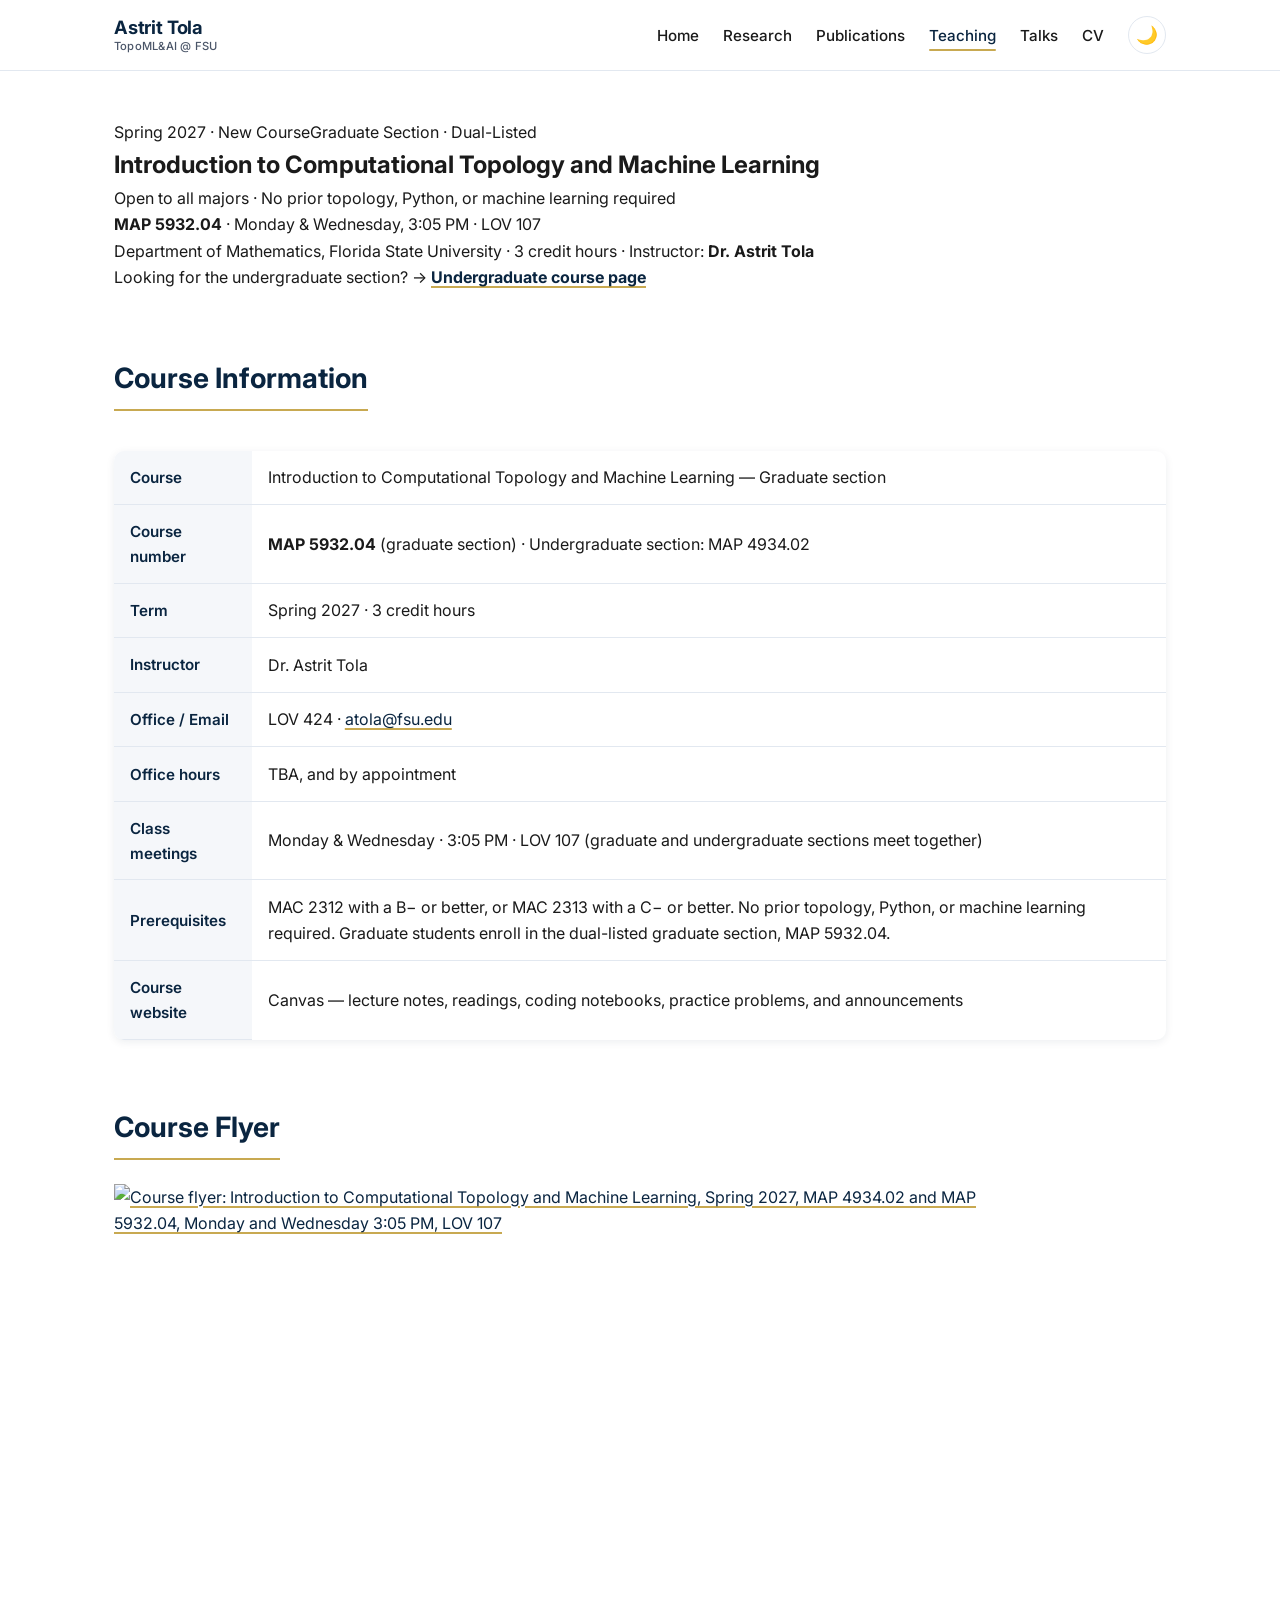
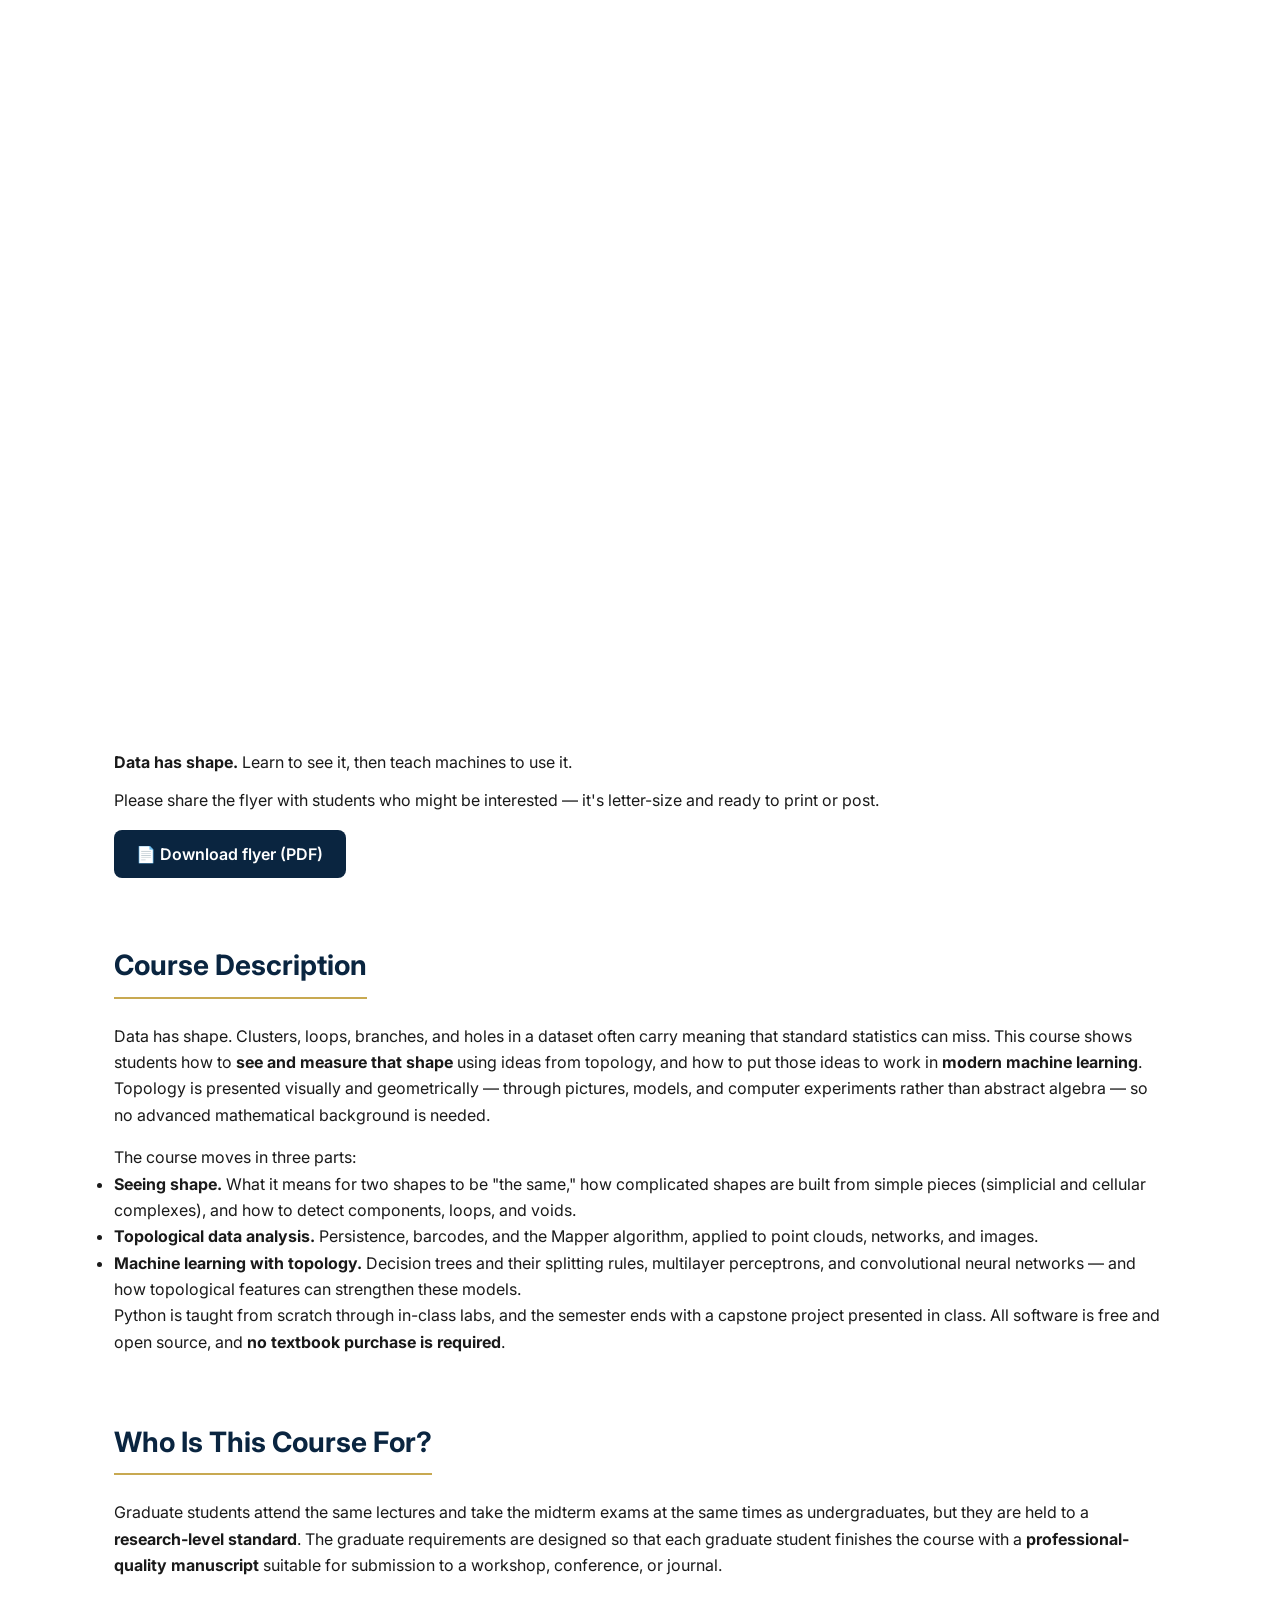
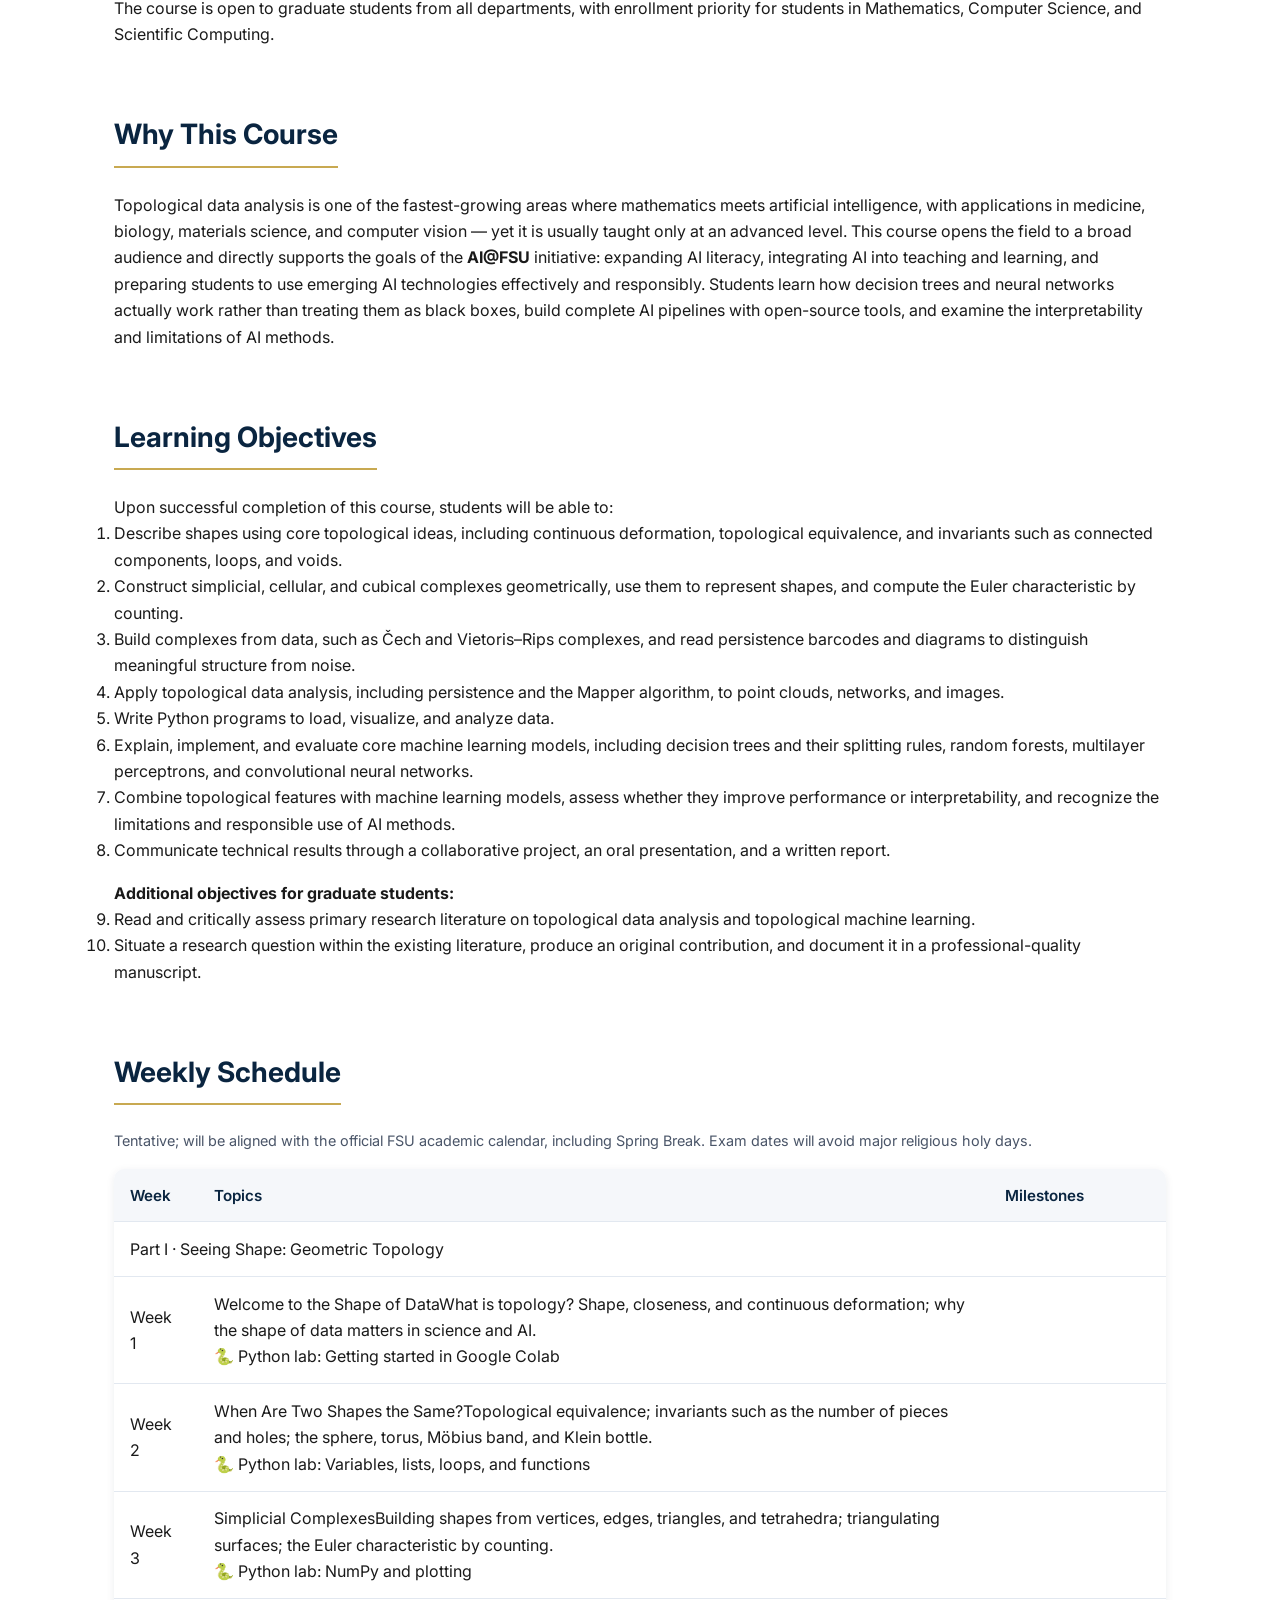
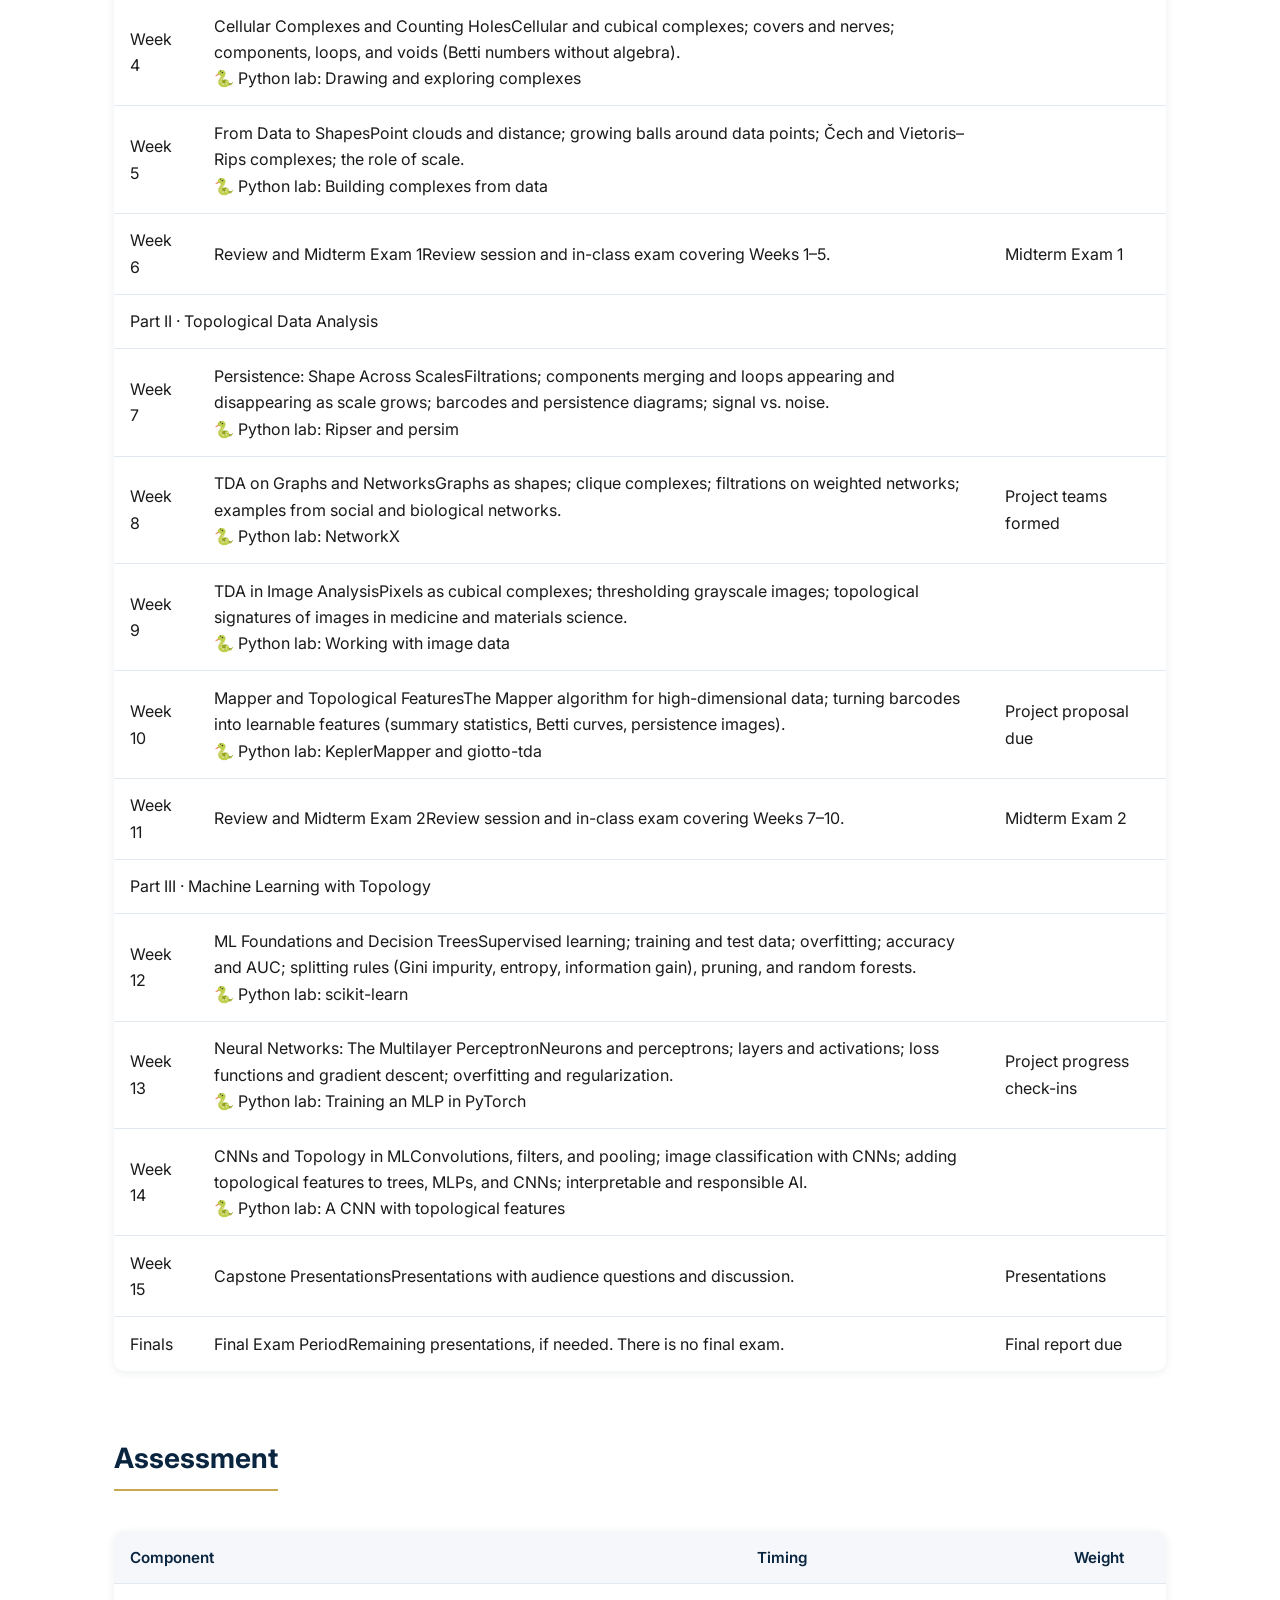
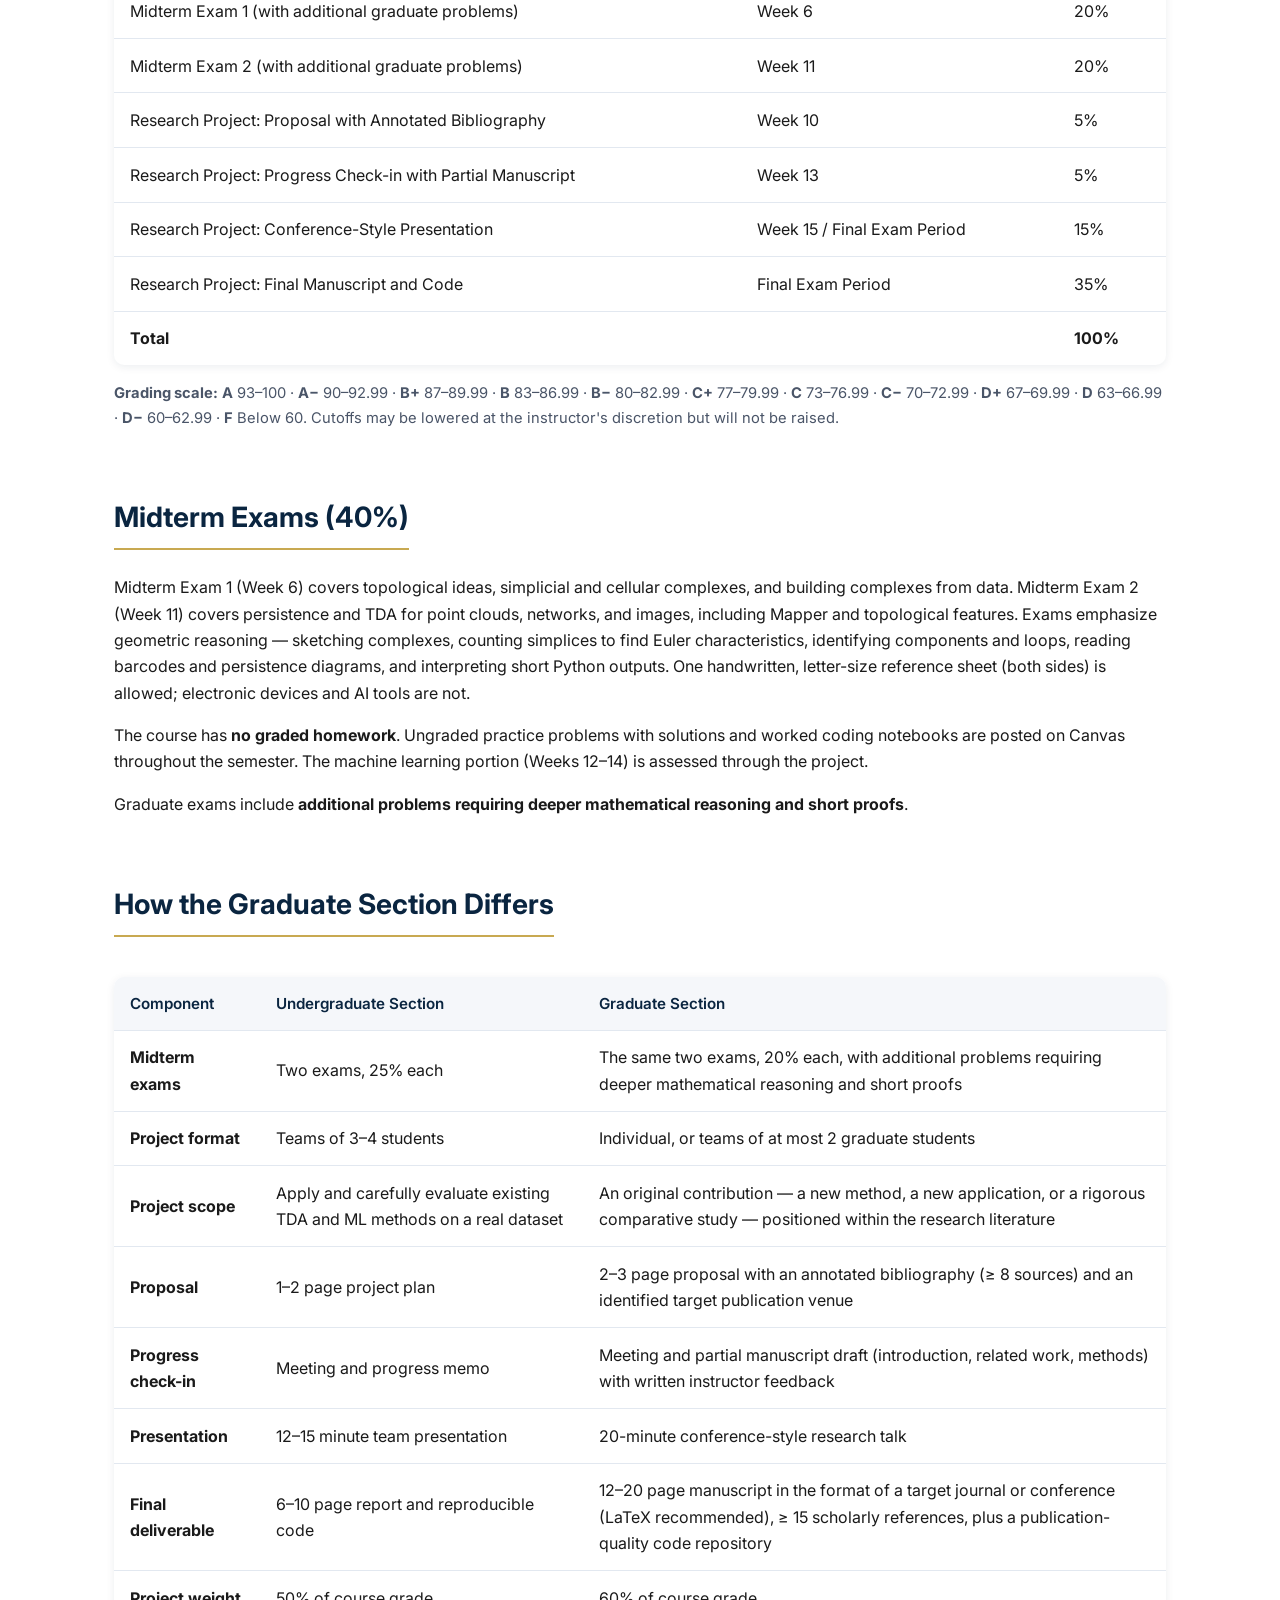
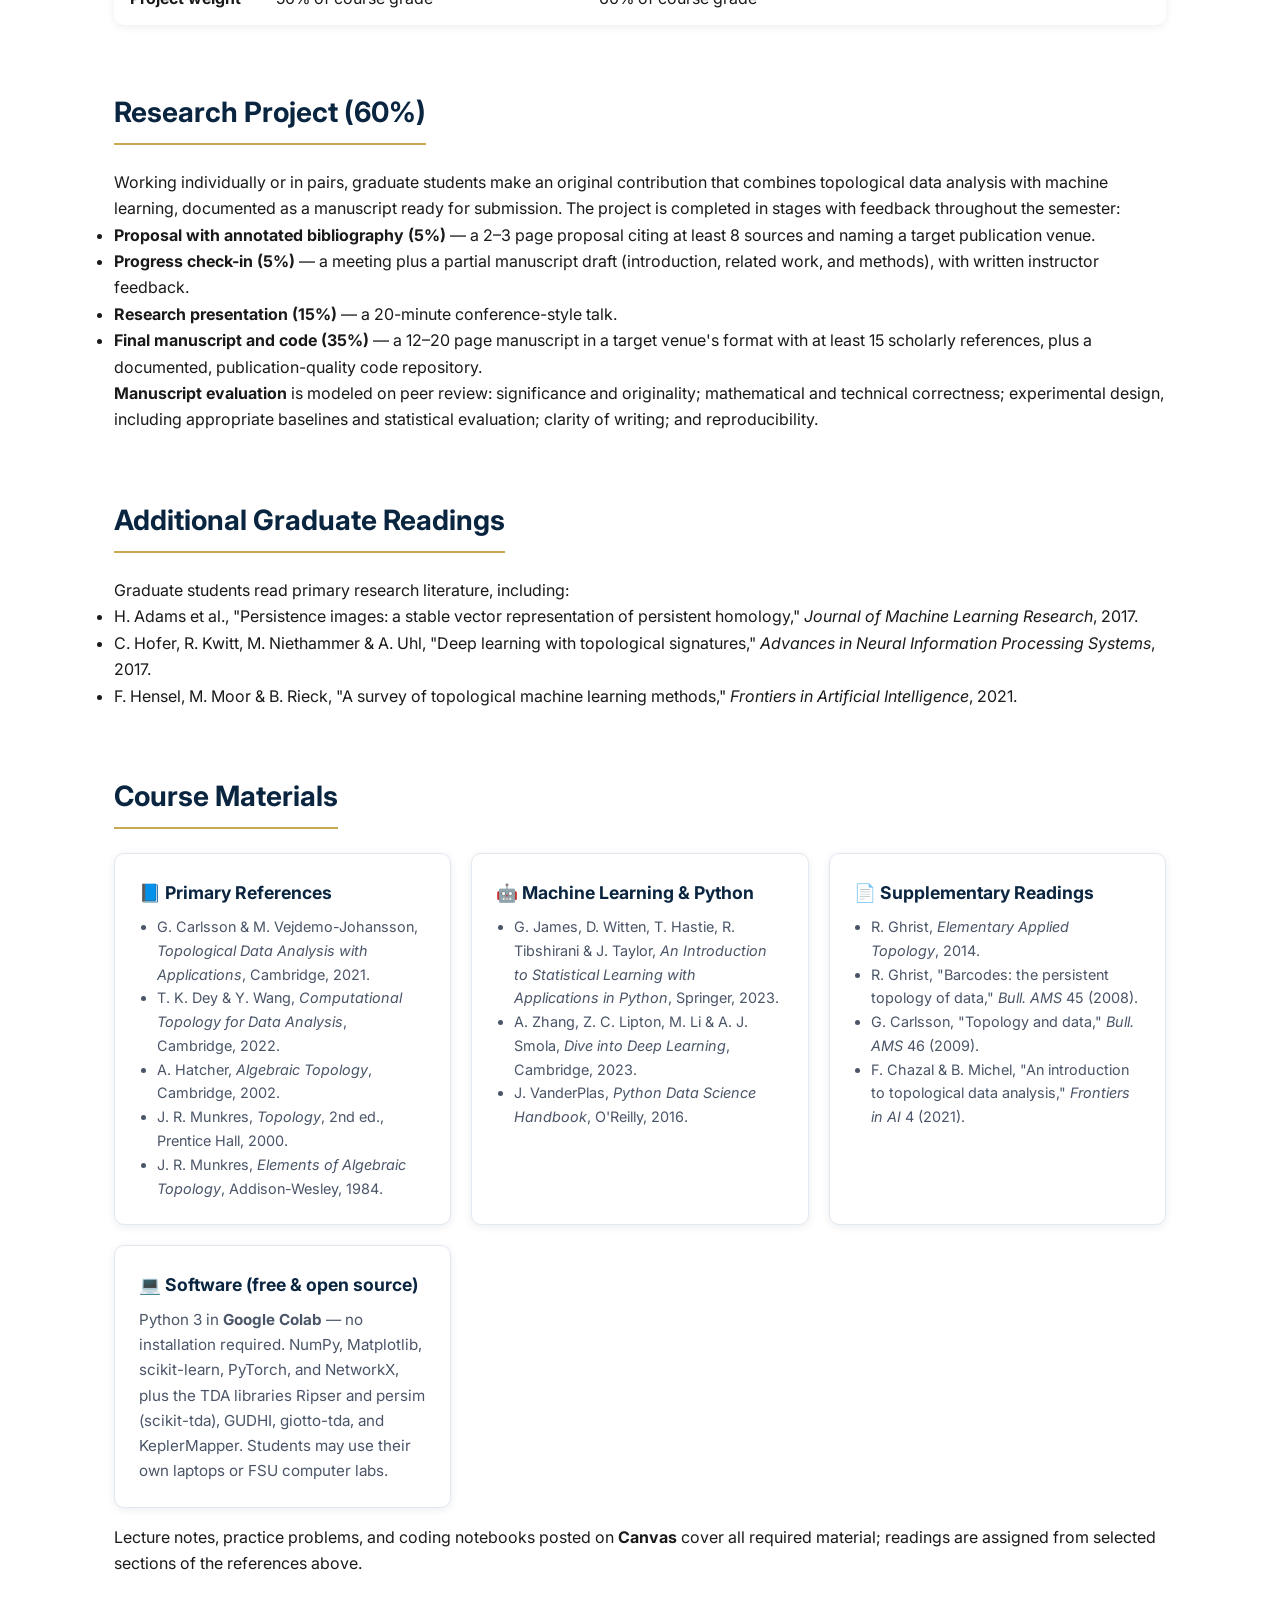
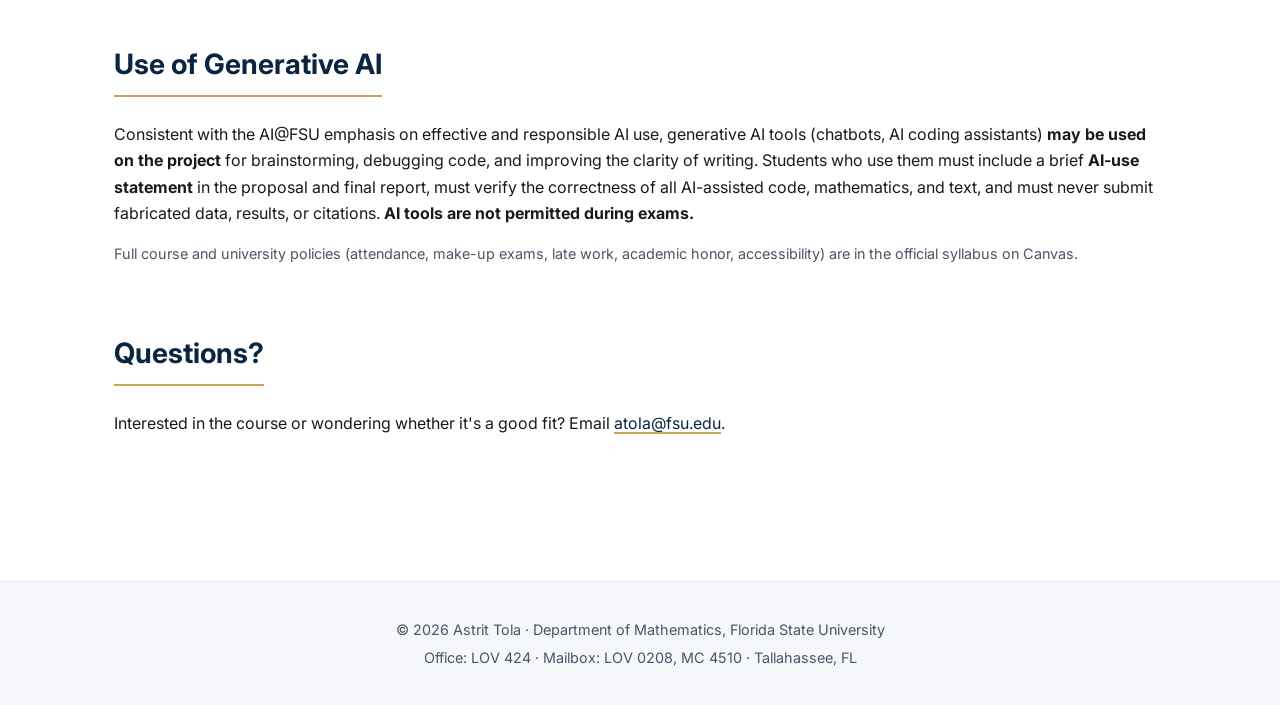
==== ctml-grad.html @ b5b5864a "Add files via upload" ====
<!DOCTYPE html>
<html lang="en">
<head>
<meta charset="UTF-8">
<meta name="viewport" content="width=device-width, initial-scale=1.0">
<title>Introduction to Computational Topology and Machine Learning (Graduate) | Astrit Tola — TopoML&amp;AI @ FSU</title>
<meta name="description" content="Introduction to Computational Topology and Machine Learning (MAP 5932.04, Graduate section), Spring 2027, Department of Mathematics, Florida State University. Taught by Dr. Astrit Tola. Open to all majors; no prior topology, Python, or machine learning required.">
<link rel="canonical" href="https://astrittola.github.io/ctml-grad.html">
<meta property="og:title" content="Introduction to Computational Topology and Machine Learning (Graduate)">
<meta property="og:description" content="Introduction to Computational Topology and Machine Learning (MAP 5932.04, Graduate section), Spring 2027, Department of Mathematics, Florida State University. Taught by Dr. Astrit Tola. Open to all majors; no prior topology, Python, or machine learning required.">
<meta property="og:url" content="https://astrittola.github.io/ctml-grad.html">
<meta property="og:type" content="website">
<link rel="preconnect" href="https://fonts.googleapis.com">
<link rel="preconnect" href="https://fonts.gstatic.com" crossorigin>
<link href="https://fonts.googleapis.com/css2?family=Inter:wght@400;500;600;700&amp;display=swap" rel="stylesheet">
<link rel="stylesheet" href="assets/css/style.css">
</head>
<body>

<nav class="navbar">
  <div class="nav-container">
    <a href="index.html" class="nav-brand">Astrit Tola<small>TopoML&amp;AI @ FSU</small></a>
    <button class="menu-toggle" id="menuToggle">☰</button>
    <ul class="nav-links" id="navLinks">
      <li><a href="index.html">Home</a></li>
      <li><a href="research.html">Research</a></li>
      <li><a href="publications.html">Publications</a></li>
      <li><a href="teaching.html" class="active">Teaching</a></li>
      <li><a href="talks.html">Talks</a></li>
      <li><a href="cv.html">CV</a></li>
      <li><button class="theme-toggle" id="themeToggle">🌙</button></li>
    </ul>
  </div>
</nav>

<main>

<section class="page-hero">
  <span class="pill">Spring 2027 · New Course</span><span class="pill navy">Graduate Section · Dual-Listed</span>
  <h1>Introduction to Computational Topology and Machine Learning</h1>
  <p class="lede">Open to all majors · No prior topology, Python, or machine learning required</p>
  <p><strong>MAP 5932.04</strong> · Monday &amp; Wednesday, 3:05 PM · LOV 107</p>
  <p>Department of Mathematics, Florida State University · 3 credit hours · Instructor: <strong>Dr. Astrit Tola</strong></p>
  <p class="section-switch">Looking for the undergraduate section? → <a href="ctml-undergrad.html"><strong>Undergraduate course page</strong></a></p>
</section>

<section>
  <h2 class="section-title">Course Information</h2>
  <div class="table-wrap">
  <table class="teaching-table info-table">
    <tbody>
      <tr><th>Course</th><td>Introduction to Computational Topology and Machine Learning — Graduate section</td></tr>
      <tr><th>Course number</th><td><strong>MAP 5932.04</strong> (graduate section) · Undergraduate section: MAP 4934.02</td></tr>
      <tr><th>Term</th><td>Spring 2027 · 3 credit hours</td></tr>
      <tr><th>Instructor</th><td>Dr. Astrit Tola</td></tr>
      <tr><th>Office / Email</th><td>LOV 424 · <a href="mailto:atola@fsu.edu">atola@fsu.edu</a></td></tr>
      <tr><th>Office hours</th><td>TBA, and by appointment</td></tr>
      <tr><th>Class meetings</th><td>Monday &amp; Wednesday · 3:05 PM · LOV 107 (graduate and undergraduate sections meet together)</td></tr>
      <tr><th>Prerequisites</th><td>MAC 2312 with a B− or better, or MAC 2313 with a C− or better. No prior topology, Python, or machine learning required. Graduate students enroll in the dual-listed graduate section, MAP 5932.04.</td></tr>
      <tr><th>Course website</th><td>Canvas — lecture notes, readings, coding notebooks, practice problems, and announcements</td></tr>
    </tbody>
  </table>
  </div>
</section>

<section>
  <h2 class="section-title">Course Flyer</h2>
  <div class="flyer-block">
    <a href="assets/courses/ctml-flyer.pdf" target="_blank" rel="noopener" class="flyer-thumb"><img src="assets/courses/ctml-flyer.jpg" alt="Course flyer: Introduction to Computational Topology and Machine Learning, Spring 2027, MAP 4934.02 and MAP 5932.04, Monday and Wednesday 3:05 PM, LOV 107" width="900" height="1165" loading="lazy"></a>
    <div>
      <p><strong>Data has shape.</strong> Learn to see it, then teach machines to use it.</p>
      <p style="margin-top:.75rem;">Please share the flyer with students who might be interested — it's letter-size and ready to print or post.</p>
      <p style="margin-top:1rem;"><a class="btn-primary" href="assets/courses/ctml-flyer.pdf" download>📄 Download flyer (PDF)</a></p>
    </div>
  </div>
</section>

<section>
  <h2 class="section-title">Course Description</h2>
  <p>Data has shape. Clusters, loops, branches, and holes in a dataset often carry meaning that standard statistics can miss. This course shows students how to <strong>see and measure that shape</strong> using ideas from topology, and how to put those ideas to work in <strong>modern machine learning</strong>. Topology is presented visually and geometrically — through pictures, models, and computer experiments rather than abstract algebra — so no advanced mathematical background is needed.</p>
  <p style="margin-top:1rem;">The course moves in three parts:</p>
  <ul class="prose-list">
    <li><strong>Seeing shape.</strong> What it means for two shapes to be "the same," how complicated shapes are built from simple pieces (simplicial and cellular complexes), and how to detect components, loops, and voids.</li>
    <li><strong>Topological data analysis.</strong> Persistence, barcodes, and the Mapper algorithm, applied to point clouds, networks, and images.</li>
    <li><strong>Machine learning with topology.</strong> Decision trees and their splitting rules, multilayer perceptrons, and convolutional neural networks — and how topological features can strengthen these models.</li>
  </ul>
  <p>Python is taught from scratch through in-class labs, and the semester ends with a capstone project presented in class. All software is free and open source, and <strong>no textbook purchase is required</strong>.</p>
</section>

<section>
  <h2 class="section-title">Who Is This Course For?</h2>
  <p>Graduate students attend the same lectures and take the midterm exams at the same times as undergraduates, but they are held to a <strong>research-level standard</strong>. The graduate requirements are designed so that each graduate student finishes the course with a <strong>professional-quality manuscript</strong> suitable for submission to a workshop, conference, or journal.</p>
  <p style="margin-top:1rem;">The course is open to graduate students from all departments, with enrollment priority for students in Mathematics, Computer Science, and Scientific Computing.</p>
</section>

<section>
  <h2 class="section-title">Why This Course</h2>
  <p>Topological data analysis is one of the fastest-growing areas where mathematics meets artificial intelligence, with applications in medicine, biology, materials science, and computer vision — yet it is usually taught only at an advanced level. This course opens the field to a broad audience and directly supports the goals of the <strong>AI@FSU</strong> initiative: expanding AI literacy, integrating AI into teaching and learning, and preparing students to use emerging AI technologies effectively and responsibly. Students learn how decision trees and neural networks actually work rather than treating them as black boxes, build complete AI pipelines with open-source tools, and examine the interpretability and limitations of AI methods.</p>
</section>

<section>
  <h2 class="section-title">Learning Objectives</h2>
  <p>Upon successful completion of this course, students will be able to:</p>
  <ol class="prose-list">
    <li>Describe shapes using core topological ideas, including continuous deformation, topological equivalence, and invariants such as connected components, loops, and voids.</li>
    <li>Construct simplicial, cellular, and cubical complexes geometrically, use them to represent shapes, and compute the Euler characteristic by counting.</li>
    <li>Build complexes from data, such as Čech and Vietoris–Rips complexes, and read persistence barcodes and diagrams to distinguish meaningful structure from noise.</li>
    <li>Apply topological data analysis, including persistence and the Mapper algorithm, to point clouds, networks, and images.</li>
    <li>Write Python programs to load, visualize, and analyze data.</li>
    <li>Explain, implement, and evaluate core machine learning models, including decision trees and their splitting rules, random forests, multilayer perceptrons, and convolutional neural networks.</li>
    <li>Combine topological features with machine learning models, assess whether they improve performance or interpretability, and recognize the limitations and responsible use of AI methods.</li>
    <li>Communicate technical results through a collaborative project, an oral presentation, and a written report.</li>
  </ol>
  <p style="margin-top:1rem;"><strong>Additional objectives for graduate students:</strong></p>
  <ol class="prose-list" start="9">
    <li>Read and critically assess primary research literature on topological data analysis and topological machine learning.</li>
    <li>Situate a research question within the existing literature, produce an original contribution, and document it in a professional-quality manuscript.</li>
  </ol>
</section>

<section>
  <h2 class="section-title">Weekly Schedule</h2>
  <p class="note">Tentative; will be aligned with the official FSU academic calendar, including Spring Break. Exam dates will avoid major religious holy days.</p>
  <div class="table-wrap">
  <table class="teaching-table schedule-table">
    <thead><tr><th>Week</th><th>Topics</th><th>Milestones</th></tr></thead>
    <tbody>
      <tr class="part-row"><td colspan="3">Part I · Seeing Shape: Geometric Topology</td></tr>
      <tr><td>Week 1</td><td><span class="topic">Welcome to the Shape of Data</span>What is topology? Shape, closeness, and continuous deformation; why the shape of data matters in science and AI.<br><span class="lab">🐍 Python lab: Getting started in Google Colab</span></td><td></td></tr>
      <tr><td>Week 2</td><td><span class="topic">When Are Two Shapes the Same?</span>Topological equivalence; invariants such as the number of pieces and holes; the sphere, torus, Möbius band, and Klein bottle.<br><span class="lab">🐍 Python lab: Variables, lists, loops, and functions</span></td><td></td></tr>
      <tr><td>Week 3</td><td><span class="topic">Simplicial Complexes</span>Building shapes from vertices, edges, triangles, and tetrahedra; triangulating surfaces; the Euler characteristic by counting.<br><span class="lab">🐍 Python lab: NumPy and plotting</span></td><td></td></tr>
      <tr><td>Week 4</td><td><span class="topic">Cellular Complexes and Counting Holes</span>Cellular and cubical complexes; covers and nerves; components, loops, and voids (Betti numbers without algebra).<br><span class="lab">🐍 Python lab: Drawing and exploring complexes</span></td><td></td></tr>
      <tr><td>Week 5</td><td><span class="topic">From Data to Shapes</span>Point clouds and distance; growing balls around data points; Čech and Vietoris–Rips complexes; the role of scale.<br><span class="lab">🐍 Python lab: Building complexes from data</span></td><td></td></tr>
      <tr><td>Week 6</td><td><span class="topic">Review and Midterm Exam 1</span>Review session and in-class exam covering Weeks 1–5.</td><td>Midterm Exam 1</td></tr>
      <tr class="part-row"><td colspan="3">Part II · Topological Data Analysis</td></tr>
      <tr><td>Week 7</td><td><span class="topic">Persistence: Shape Across Scales</span>Filtrations; components merging and loops appearing and disappearing as scale grows; barcodes and persistence diagrams; signal vs. noise.<br><span class="lab">🐍 Python lab: Ripser and persim</span></td><td></td></tr>
      <tr><td>Week 8</td><td><span class="topic">TDA on Graphs and Networks</span>Graphs as shapes; clique complexes; filtrations on weighted networks; examples from social and biological networks.<br><span class="lab">🐍 Python lab: NetworkX</span></td><td>Project teams formed</td></tr>
      <tr><td>Week 9</td><td><span class="topic">TDA in Image Analysis</span>Pixels as cubical complexes; thresholding grayscale images; topological signatures of images in medicine and materials science.<br><span class="lab">🐍 Python lab: Working with image data</span></td><td></td></tr>
      <tr><td>Week 10</td><td><span class="topic">Mapper and Topological Features</span>The Mapper algorithm for high-dimensional data; turning barcodes into learnable features (summary statistics, Betti curves, persistence images).<br><span class="lab">🐍 Python lab: KeplerMapper and giotto-tda</span></td><td>Project proposal due</td></tr>
      <tr><td>Week 11</td><td><span class="topic">Review and Midterm Exam 2</span>Review session and in-class exam covering Weeks 7–10.</td><td>Midterm Exam 2</td></tr>
      <tr class="part-row"><td colspan="3">Part III · Machine Learning with Topology</td></tr>
      <tr><td>Week 12</td><td><span class="topic">ML Foundations and Decision Trees</span>Supervised learning; training and test data; overfitting; accuracy and AUC; splitting rules (Gini impurity, entropy, information gain), pruning, and random forests.<br><span class="lab">🐍 Python lab: scikit-learn</span></td><td></td></tr>
      <tr><td>Week 13</td><td><span class="topic">Neural Networks: The Multilayer Perceptron</span>Neurons and perceptrons; layers and activations; loss functions and gradient descent; overfitting and regularization.<br><span class="lab">🐍 Python lab: Training an MLP in PyTorch</span></td><td>Project progress check-ins</td></tr>
      <tr><td>Week 14</td><td><span class="topic">CNNs and Topology in ML</span>Convolutions, filters, and pooling; image classification with CNNs; adding topological features to trees, MLPs, and CNNs; interpretable and responsible AI.<br><span class="lab">🐍 Python lab: A CNN with topological features</span></td><td></td></tr>
      <tr><td>Week 15</td><td><span class="topic">Capstone Presentations</span>Presentations with audience questions and discussion.</td><td>Presentations</td></tr>
      <tr><td>Finals</td><td><span class="topic">Final Exam Period</span>Remaining presentations, if needed. There is no final exam.</td><td>Final report due</td></tr>
    </tbody>
  </table>
  </div>
</section>

<section>
  <h2 class="section-title">Assessment</h2>
  <div class="table-wrap">
  <table class="teaching-table">
    <thead><tr><th>Component</th><th>Timing</th><th>Weight</th></tr></thead>
    <tbody>
      <tr><td>Midterm Exam 1 (with additional graduate problems)</td><td>Week 6</td><td>20%</td></tr>
      <tr><td>Midterm Exam 2 (with additional graduate problems)</td><td>Week 11</td><td>20%</td></tr>
      <tr><td>Research Project: Proposal with Annotated Bibliography</td><td>Week 10</td><td>5%</td></tr>
      <tr><td>Research Project: Progress Check-in with Partial Manuscript</td><td>Week 13</td><td>5%</td></tr>
      <tr><td>Research Project: Conference-Style Presentation</td><td>Week 15 / Final Exam Period</td><td>15%</td></tr>
      <tr><td>Research Project: Final Manuscript and Code</td><td>Final Exam Period</td><td>35%</td></tr>
      <tr><td><strong>Total</strong></td><td></td><td><strong>100%</strong></td></tr>
    </tbody>
  </table>
  </div>
  <p style="margin-top:1rem;font-size:.92rem;color:var(--text-soft);"><strong>Grading scale:</strong> <strong>A</strong> 93–100 · <strong>A−</strong> 90–92.99 · <strong>B+</strong> 87–89.99 · <strong>B</strong> 83–86.99 · <strong>B−</strong> 80–82.99 · <strong>C+</strong> 77–79.99 · <strong>C</strong> 73–76.99 · <strong>C−</strong> 70–72.99 · <strong>D+</strong> 67–69.99 · <strong>D</strong> 63–66.99 · <strong>D−</strong> 60–62.99 · <strong>F</strong> Below 60. Cutoffs may be lowered at the instructor's discretion but will not be raised.</p>
</section>

<section>
  <h2 class="section-title">Midterm Exams (40%)</h2>
  <p>Midterm Exam 1 (Week 6) covers topological ideas, simplicial and cellular complexes, and building complexes from data. Midterm Exam 2 (Week 11) covers persistence and TDA for point clouds, networks, and images, including Mapper and topological features. Exams emphasize geometric reasoning — sketching complexes, counting simplices to find Euler characteristics, identifying components and loops, reading barcodes and persistence diagrams, and interpreting short Python outputs. One handwritten, letter-size reference sheet (both sides) is allowed; electronic devices and AI tools are not.</p>
  <p style="margin-top:1rem;">The course has <strong>no graded homework</strong>. Ungraded practice problems with solutions and worked coding notebooks are posted on Canvas throughout the semester. The machine learning portion (Weeks 12–14) is assessed through the project.</p>
  <p style="margin-top:1rem;">Graduate exams include <strong>additional problems requiring deeper mathematical reasoning and short proofs</strong>.</p>
</section>

<section>
  <h2 class="section-title">How the Graduate Section Differs</h2>
  <div class="table-wrap">
  <table class="teaching-table compare-table">
    <thead><tr><th>Component</th><th>Undergraduate Section</th><th>Graduate Section</th></tr></thead>
    <tbody>
      <tr><td><strong>Midterm exams</strong></td><td data-label="Undergraduate">Two exams, 25% each</td><td data-label="Graduate">The same two exams, 20% each, with additional problems requiring deeper mathematical reasoning and short proofs</td></tr>
      <tr><td><strong>Project format</strong></td><td data-label="Undergraduate">Teams of 3–4 students</td><td data-label="Graduate">Individual, or teams of at most 2 graduate students</td></tr>
      <tr><td><strong>Project scope</strong></td><td data-label="Undergraduate">Apply and carefully evaluate existing TDA and ML methods on a real dataset</td><td data-label="Graduate">An original contribution — a new method, a new application, or a rigorous comparative study — positioned within the research literature</td></tr>
      <tr><td><strong>Proposal</strong></td><td data-label="Undergraduate">1–2 page project plan</td><td data-label="Graduate">2–3 page proposal with an annotated bibliography (≥ 8 sources) and an identified target publication venue</td></tr>
      <tr><td><strong>Progress check-in</strong></td><td data-label="Undergraduate">Meeting and progress memo</td><td data-label="Graduate">Meeting and partial manuscript draft (introduction, related work, methods) with written instructor feedback</td></tr>
      <tr><td><strong>Presentation</strong></td><td data-label="Undergraduate">12–15 minute team presentation</td><td data-label="Graduate">20-minute conference-style research talk</td></tr>
      <tr><td><strong>Final deliverable</strong></td><td data-label="Undergraduate">6–10 page report and reproducible code</td><td data-label="Graduate">12–20 page manuscript in the format of a target journal or conference (LaTeX recommended), ≥ 15 scholarly references, plus a publication-quality code repository</td></tr>
      <tr><td><strong>Project weight</strong></td><td data-label="Undergraduate">50% of course grade</td><td data-label="Graduate">60% of course grade</td></tr>
    </tbody>
  </table>
  </div>
</section>

<section>
  <h2 class="section-title">Research Project (60%)</h2>
  <p>Working individually or in pairs, graduate students make an original contribution that combines topological data analysis with machine learning, documented as a manuscript ready for submission. The project is completed in stages with feedback throughout the semester:</p>
  <ul class="prose-list">
    <li><strong>Proposal with annotated bibliography (5%)</strong> — a 2–3 page proposal citing at least 8 sources and naming a target publication venue.</li>
    <li><strong>Progress check-in (5%)</strong> — a meeting plus a partial manuscript draft (introduction, related work, and methods), with written instructor feedback.</li>
    <li><strong>Research presentation (15%)</strong> — a 20-minute conference-style talk.</li>
    <li><strong>Final manuscript and code (35%)</strong> — a 12–20 page manuscript in a target venue's format with at least 15 scholarly references, plus a documented, publication-quality code repository.</li>
  </ul>
  <p><strong>Manuscript evaluation</strong> is modeled on peer review: significance and originality; mathematical and technical correctness; experimental design, including appropriate baselines and statistical evaluation; clarity of writing; and reproducibility.</p>
</section>

<section>
  <h2 class="section-title">Additional Graduate Readings</h2>
  <p>Graduate students read primary research literature, including:</p>
  <ul class="prose-list">
    <li>H. Adams et al., "Persistence images: a stable vector representation of persistent homology," <em>Journal of Machine Learning Research</em>, 2017.</li>
    <li>C. Hofer, R. Kwitt, M. Niethammer &amp; A. Uhl, "Deep learning with topological signatures," <em>Advances in Neural Information Processing Systems</em>, 2017.</li>
    <li>F. Hensel, M. Moor &amp; B. Rieck, "A survey of topological machine learning methods," <em>Frontiers in Artificial Intelligence</em>, 2021.</li>
  </ul>
</section>

<section>
  <h2 class="section-title">Course Materials</h2>
  <div class="card-grid">
    <div class="card">
      <h3>📘 Primary References</h3>
      <ul class="prose-list" style="font-size:.9rem;color:var(--text-soft);margin-left:1.1rem;">
        <li>G. Carlsson &amp; M. Vejdemo-Johansson, <em>Topological Data Analysis with Applications</em>, Cambridge, 2021.</li>
        <li>T. K. Dey &amp; Y. Wang, <em>Computational Topology for Data Analysis</em>, Cambridge, 2022.</li>
        <li>A. Hatcher, <em>Algebraic Topology</em>, Cambridge, 2002.</li>
        <li>J. R. Munkres, <em>Topology</em>, 2nd ed., Prentice Hall, 2000.</li>
        <li>J. R. Munkres, <em>Elements of Algebraic Topology</em>, Addison-Wesley, 1984.</li>
      </ul>
    </div>
    <div class="card">
      <h3>🤖 Machine Learning &amp; Python</h3>
      <ul class="prose-list" style="font-size:.9rem;color:var(--text-soft);margin-left:1.1rem;">
        <li>G. James, D. Witten, T. Hastie, R. Tibshirani &amp; J. Taylor, <em>An Introduction to Statistical Learning with Applications in Python</em>, Springer, 2023.</li>
        <li>A. Zhang, Z. C. Lipton, M. Li &amp; A. J. Smola, <em>Dive into Deep Learning</em>, Cambridge, 2023.</li>
        <li>J. VanderPlas, <em>Python Data Science Handbook</em>, O'Reilly, 2016.</li>
      </ul>
    </div>
    <div class="card">
      <h3>📄 Supplementary Readings</h3>
      <ul class="prose-list" style="font-size:.9rem;color:var(--text-soft);margin-left:1.1rem;">
        <li>R. Ghrist, <em>Elementary Applied Topology</em>, 2014.</li>
        <li>R. Ghrist, "Barcodes: the persistent topology of data," <em>Bull. AMS</em> 45 (2008).</li>
        <li>G. Carlsson, "Topology and data," <em>Bull. AMS</em> 46 (2009).</li>
        <li>F. Chazal &amp; B. Michel, "An introduction to topological data analysis," <em>Frontiers in AI</em> 4 (2021).</li>
      </ul>
    </div>
    <div class="card">
      <h3>💻 Software (free &amp; open source)</h3>
      <p>Python 3 in <strong>Google Colab</strong> — no installation required. NumPy, Matplotlib, scikit-learn, PyTorch, and NetworkX, plus the TDA libraries Ripser and persim (scikit-tda), GUDHI, giotto-tda, and KeplerMapper. Students may use their own laptops or FSU computer labs.</p>
    </div>
  </div>
  <p style="margin-top:1rem;">Lecture notes, practice problems, and coding notebooks posted on <strong>Canvas</strong> cover all required material; readings are assigned from selected sections of the references above.</p>
</section>

<section>
  <h2 class="section-title">Use of Generative AI</h2>
  <p>Consistent with the AI@FSU emphasis on effective and responsible AI use, generative AI tools (chatbots, AI coding assistants) <strong>may be used on the project</strong> for brainstorming, debugging code, and improving the clarity of writing. Students who use them must include a brief <strong>AI-use statement</strong> in the proposal and final report, must verify the correctness of all AI-assisted code, mathematics, and text, and must never submit fabricated data, results, or citations. <strong>AI tools are not permitted during exams.</strong></p>
  <p style="margin-top:1rem;" class="note">Full course and university policies (attendance, make-up exams, late work, academic honor, accessibility) are in the official syllabus on Canvas.</p>
</section>

<section>
  <h2 class="section-title">Questions?</h2>
  <p>Interested in the course or wondering whether it's a good fit? Email <a href="mailto:atola@fsu.edu?subject=Computational%20Topology%20and%20ML%20course%20(Graduate)">atola@fsu.edu</a>.</p>
</section>

</main>

<footer>
  <p>© 2026 Astrit Tola · Department of Mathematics, Florida State University</p>
  <p>Office: LOV 424 · Mailbox: LOV 0208, MC 4510 · Tallahassee, FL</p>
</footer>

<script src="assets/js/main.js"></script>
</body>
</html>
---- assets/css/style.css ----
/* ============================================
   Astrit Tola — Personal Site
   Classic Navy/White + Dark Mode
   ============================================ */

/* ===== Root Variables: Light ===== */
:root {
  --bg: #ffffff;
  --bg-soft: #f5f7fa;
  --text: #1a1a1a;
  --text-soft: #4a5568;
  --primary: #0a2540;
  --primary-hover: #163a66;
  --accent: #c8a951;
  --border: #e2e8f0;
  --card-bg: #ffffff;
  --shadow: 0 2px 8px rgba(10, 37, 64, 0.08);
  --shadow-lg: 0 8px 24px rgba(10, 37, 64, 0.12);
  --radius: 10px;
  --font: 'Inter', -apple-system, BlinkMacSystemFont, 'Segoe UI', Roboto, sans-serif;
}

/* ===== Dark Mode ===== */
[data-theme="dark"] {
  --bg: #0d1421;
  --bg-soft: #131c2e;
  --text: #e8eaed;
  --text-soft: #a0aec0;
  --primary: #4a90e2;
  --primary-hover: #6aa9f0;
  --accent: #d4b86a;
  --border: #1f2a3f;
  --card-bg: #131c2e;
  --shadow: 0 2px 8px rgba(0, 0, 0, 0.3);
  --shadow-lg: 0 8px 24px rgba(0, 0, 0, 0.5);
}

* { margin: 0; padding: 0; box-sizing: border-box; }
html { scroll-behavior: smooth; }
body {
  font-family: var(--font);
  background: var(--bg);
  color: var(--text);
  line-height: 1.65;
  transition: background 0.3s ease, color 0.3s ease;
}

/* ===== Links ===== */
a {
  color: var(--primary);
  text-decoration: underline;
  text-decoration-color: var(--accent);
  text-decoration-thickness: 2px;
  text-underline-offset: 3px;
}
a:hover {
  color: var(--accent);
}

/* Card titles that are links — make them clearly clickable, always */
.card h3 a,
.pub-title a {
  color: var(--primary);
  text-decoration: underline;
  text-decoration-color: var(--accent);
  text-decoration-thickness: 2px;
  text-underline-offset: 4px;
}
.card h3 a:hover,
.pub-title a:hover {
  color: var(--accent);
}

/* Only these UI elements should stay clean (no underline) — they're already styled as buttons/pills/nav */
.nav-brand,
.nav-links a,
.social-links a,
.pub-links a,
.btn-primary {
  text-decoration: none;
}

/* ===== Make in-card author/inline links subtly underlined on hover only ===== */
.card a:not(.btn-primary):hover,
.pub-item a:hover {
  text-decoration: underline;
  text-decoration-color: var(--accent);
  text-decoration-thickness: 2px;
  text-underline-offset: 3px;
}
img { max-width: 100%; display: block; }

/* ===== Navigation ===== */
.navbar {
  position: sticky;
  top: 0;
  z-index: 100;
  background: var(--bg);
  border-bottom: 1px solid var(--border);
  backdrop-filter: blur(10px);
}
.nav-container {
  max-width: 1100px;
  margin: 0 auto;
  padding: 1rem 1.5rem;
  display: flex;
  justify-content: space-between;
  align-items: center;
}
.nav-brand {
  font-weight: 700;
  font-size: 1.15rem;
  color: var(--primary);
  letter-spacing: -0.01em;
  line-height: 1.2;
}
.nav-brand small {
  display: block;
  font-size: 0.7rem;
  color: var(--text-soft);
  font-weight: 500;
  letter-spacing: 0.02em;
  margin-top: 2px;
}
.nav-links {
  display: flex;
  gap: 1.5rem;
  list-style: none;
  align-items: center;
}
.nav-links a {
  color: var(--text);
  font-weight: 500;
  font-size: 0.95rem;
  position: relative;
}
.nav-links a.active,
.nav-links a:hover { color: var(--primary); }
.nav-links a.active::after {
  content: '';
  position: absolute;
  bottom: -6px;
  left: 0;
  right: 0;
  height: 2px;
  background: var(--accent);
  border-radius: 2px;
}

.theme-toggle {
  background: none;
  border: 1px solid var(--border);
  color: var(--text);
  width: 38px;
  height: 38px;
  border-radius: 50%;
  cursor: pointer;
  display: flex;
  align-items: center;
  justify-content: center;
  font-size: 1.1rem;
  transition: all 0.2s;
}
.theme-toggle:hover { background: var(--bg-soft); transform: scale(1.05); }

.menu-toggle {
  display: none;
  background: none;
  border: none;
  font-size: 1.5rem;
  color: var(--text);
  cursor: pointer;
}

/* ===== Layout ===== */
main { max-width: 1100px; margin: 0 auto; padding: 3rem 1.5rem 5rem; }
section { margin-bottom: 4rem; }
.section-title {
  font-size: 1.75rem;
  font-weight: 700;
  color: var(--primary);
  margin-bottom: 1.5rem;
  padding-bottom: 0.5rem;
  border-bottom: 2px solid var(--accent);
  display: inline-block;
}

/* ===== Hero ===== */
.hero {
  display: grid;
  grid-template-columns: 1fr 300px;
  gap: 3rem;
  align-items: center;
  margin-bottom: 3.5rem;
}
.hero h1 {
  font-size: 2.5rem;
  font-weight: 700;
  color: var(--primary);
  margin-bottom: 0.5rem;
  letter-spacing: -0.02em;
}
.hero .subtitle {
  font-size: 1.1rem;
  color: var(--text-soft);
  margin-bottom: 1.25rem;
}

.hero p { margin-bottom: 1rem; color: var(--text); }

.profile-img {
  width: 300px;
  height: 360px;
  border-radius: 50%;
  object-fit: cover;
  object-position: center 20%;
  border: 4px solid var(--bg);
  box-shadow: var(--shadow-lg);
  background: var(--primary);
  display: flex;
  align-items: center;
  justify-content: center;
  color: #fff;
  font-size: 4rem;
  font-weight: 700;
}

/* ===== Social links ===== */
.social-links {
  display: flex;
  gap: 0.75rem;
  margin-top: 1.25rem;
  flex-wrap: wrap;
}
.social-links a {
  display: inline-flex;
  align-items: center;
  gap: 0.4rem;
  padding: 0.5rem 1rem;
  background: var(--bg-soft);
  border-radius: var(--radius);
  font-size: 0.9rem;
  font-weight: 500;
  color: var(--text);
  border: 1px solid var(--border);
}
.social-links a:hover {
  background: var(--primary);
  color: #fff;
  transform: translateY(-1px);
}

/* ===== News / Announcements ===== */
.news-item {
  padding: 1.25rem;
  background: var(--card-bg);
  border-left: 4px solid var(--accent);
  border-radius: var(--radius);
  margin-bottom: 1rem;
  box-shadow: var(--shadow);
}
.news-date {
  font-size: 0.85rem;
  color: var(--text-soft);
  font-weight: 600;
  text-transform: uppercase;
  letter-spacing: 0.05em;
}
.news-item h3 {
  margin: 0.4rem 0 0.5rem;
  color: var(--primary);
  font-size: 1.1rem;
}
.news-badge {
  display: inline-block;
  background: var(--accent);
  color: #fff;
  font-size: 0.7rem;
  font-weight: 700;
  padding: 0.2rem 0.6rem;
  border-radius: 999px;
  margin-right: 0.5rem;
  text-transform: uppercase;
  letter-spacing: 0.05em;
  vertical-align: middle;
}

/* ===== Cards ===== */
.card-grid {
  display: grid;
  grid-template-columns: repeat(auto-fit, minmax(260px, 1fr));
  gap: 1.25rem;
}
.card {
  background: var(--card-bg);
  border: 1px solid var(--border);
  border-radius: var(--radius);
  padding: 1.5rem;
  box-shadow: var(--shadow);
  transition: transform 0.2s, box-shadow 0.2s;
}
.card:hover { transform: translateY(-3px); box-shadow: var(--shadow-lg); }
.card h3 { color: var(--primary); margin-bottom: 0.5rem; font-size: 1.1rem; }
.card p { color: var(--text-soft); font-size: 0.95rem; }

/* ===== Publications ===== */
.pub-year {
  font-size: 1.25rem;
  font-weight: 700;
  color: var(--accent);
  margin: 2rem 0 1rem;
  padding-bottom: 0.25rem;
  border-bottom: 1px solid var(--border);
}
.pub-item { padding: 1rem 0; border-bottom: 1px solid var(--border); }
.pub-item:last-child { border-bottom: none; }
.pub-title {
  font-weight: 600;
  color: var(--text);
  display: block;
  margin-bottom: 0.25rem;
  font-size: 1.02rem;
}
.pub-authors { font-size: 0.95rem; color: var(--text-soft); margin-bottom: 0.25rem; }
.pub-authors .me { color: var(--primary); font-weight: 600; }
.pub-venue { font-style: italic; color: var(--text-soft); font-size: 0.9rem; }
.pub-links { margin-top: 0.5rem; }
.pub-links a {
  display: inline-block;
  padding: 0.2rem 0.7rem;
  background: var(--bg-soft);
  border: 1px solid var(--border);
  border-radius: 4px;
  font-size: 0.8rem;
  margin-right: 0.4rem;
  font-weight: 500;
  color: var(--text);
}
.pub-links a:hover { background: var(--primary); color: #fff; }
.note { font-size: 0.9rem; color: var(--text-soft); margin-bottom: 0.5rem; }

/* ===== Teaching table ===== */
.teaching-table {
  width: 100%;
  border-collapse: collapse;
  margin-top: 1rem;
  background: var(--card-bg);
  box-shadow: var(--shadow);
  border-radius: var(--radius);
  overflow: hidden;
}
.teaching-table th, .teaching-table td {
  text-align: left;
  padding: 0.85rem 1rem;
  border-bottom: 1px solid var(--border);
}
.teaching-table th {
  background: var(--bg-soft);
  color: var(--primary);
  font-weight: 600;
  font-size: 0.95rem;
}
.teaching-table tr:last-child td { border-bottom: none; }

/* ===== Buttons ===== */
.btn-primary {
  display: inline-block;
  padding: 0.7rem 1.4rem;
  background: var(--primary);
  color: #fff !important;
  border-radius: 8px;
  font-weight: 600;
  transition: all 0.2s;
}
.btn-primary:hover {
  background: var(--primary-hover);
  color: #fff !important;
  transform: translateY(-1px);
  box-shadow: var(--shadow-lg);
}

/* ===== CV embed ===== */
.cv-embed {
  width: 100%;
  height: 850px;
  border: 1px solid var(--border);
  border-radius: var(--radius);
  margin-top: 1.5rem;
  background: var(--bg-soft);
}

/* ===== Footer ===== */
footer {
  background: var(--bg-soft);
  border-top: 1px solid var(--border);
  padding: 2rem 1.5rem;
  text-align: center;
  color: var(--text-soft);
  font-size: 0.9rem;
}
footer p { margin: 0.25rem 0; }

/* ===== Responsive ===== */
@media (max-width: 900px) {
  .hero { grid-template-columns: 1fr; text-align: center; }
  .profile-img { margin: 0 auto; width: 220px; height: 220px; font-size: 3rem; }
  .hero h1 { font-size: 2rem; }
  .social-links { justify-content: center; }
  .menu-toggle { display: block; }
  .nav-links {
    display: none;
    position: absolute;
    top: 100%;
    left: 0;
    right: 0;
    background: var(--bg);
    flex-direction: column;
    padding: 1rem;
    gap: 1rem;
    border-bottom: 1px solid var(--border);
    box-shadow: var(--shadow-lg);
  }
  .nav-links.open { display: flex; }
}
@media (max-width: 500px) {
  main { padding: 2rem 1rem 4rem; }
  .section-title { font-size: 1.4rem; }
  .hero h1 { font-size: 1.7rem; }
}
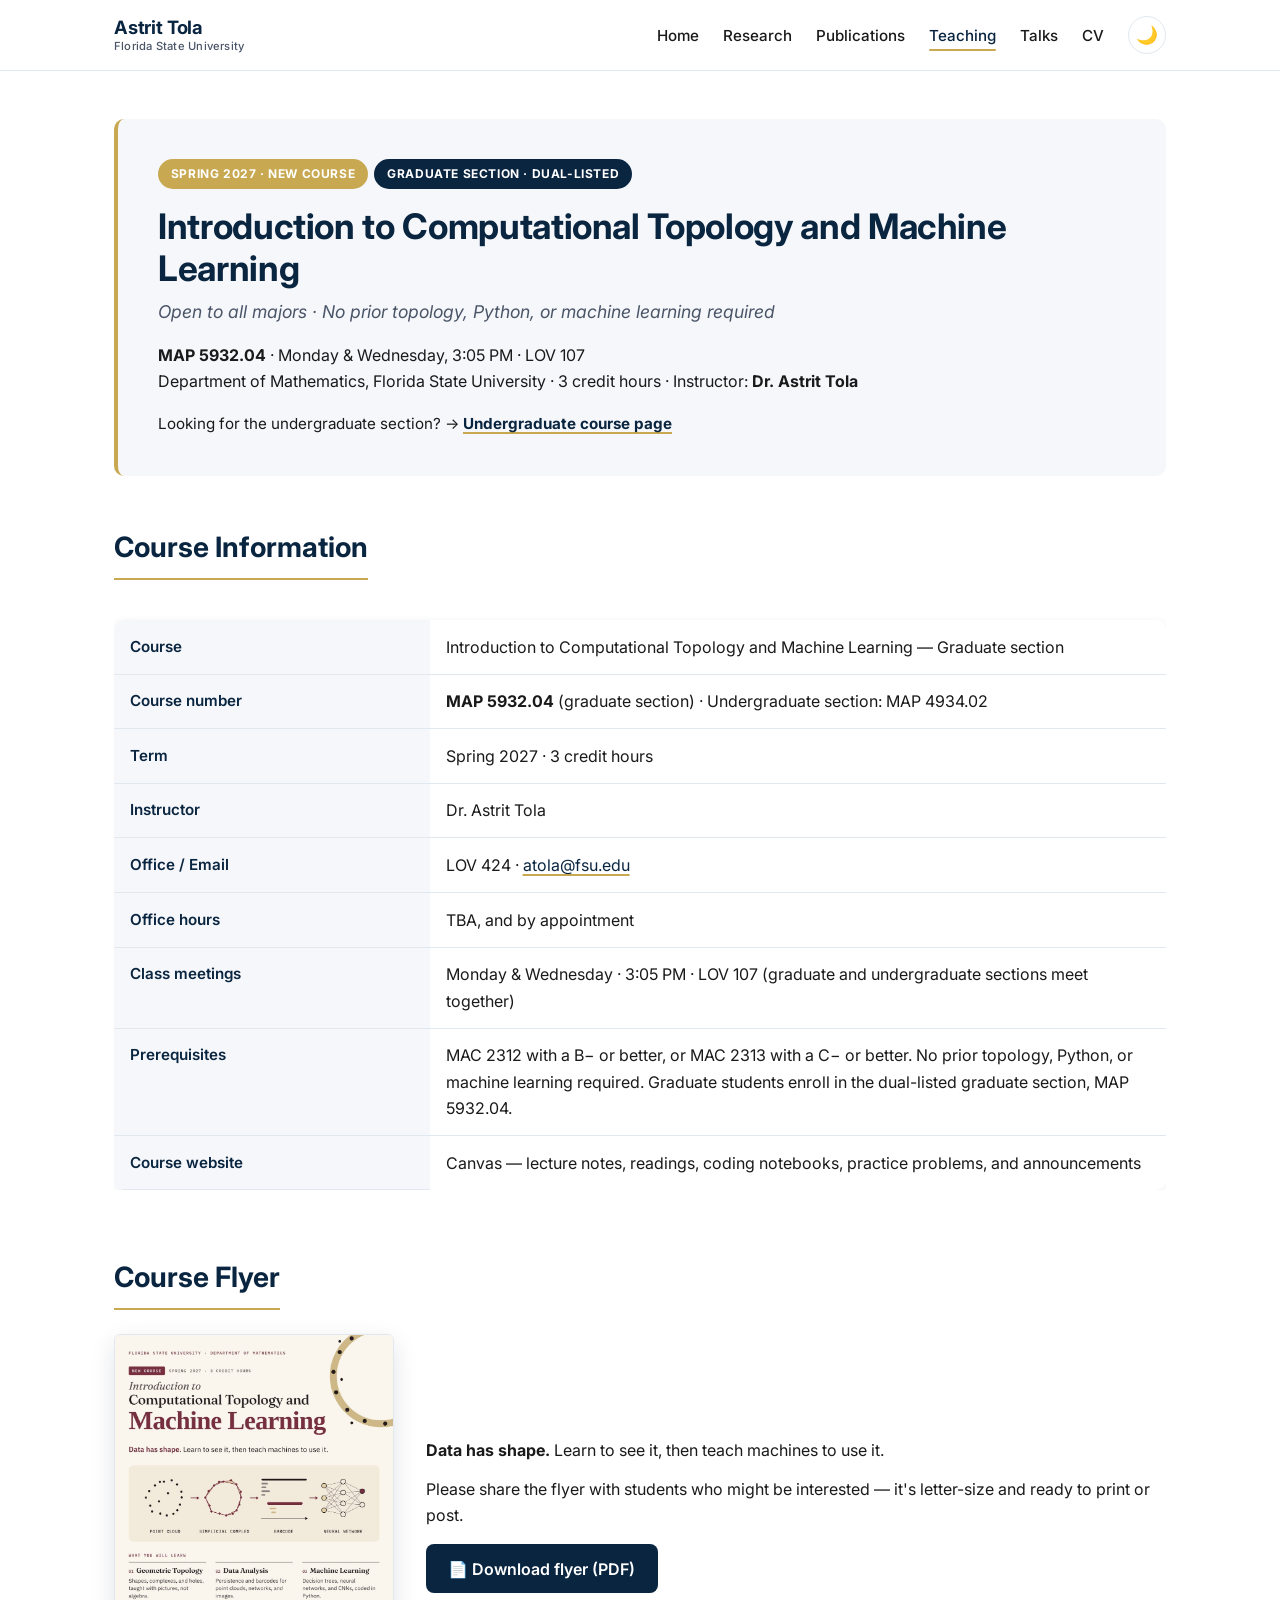
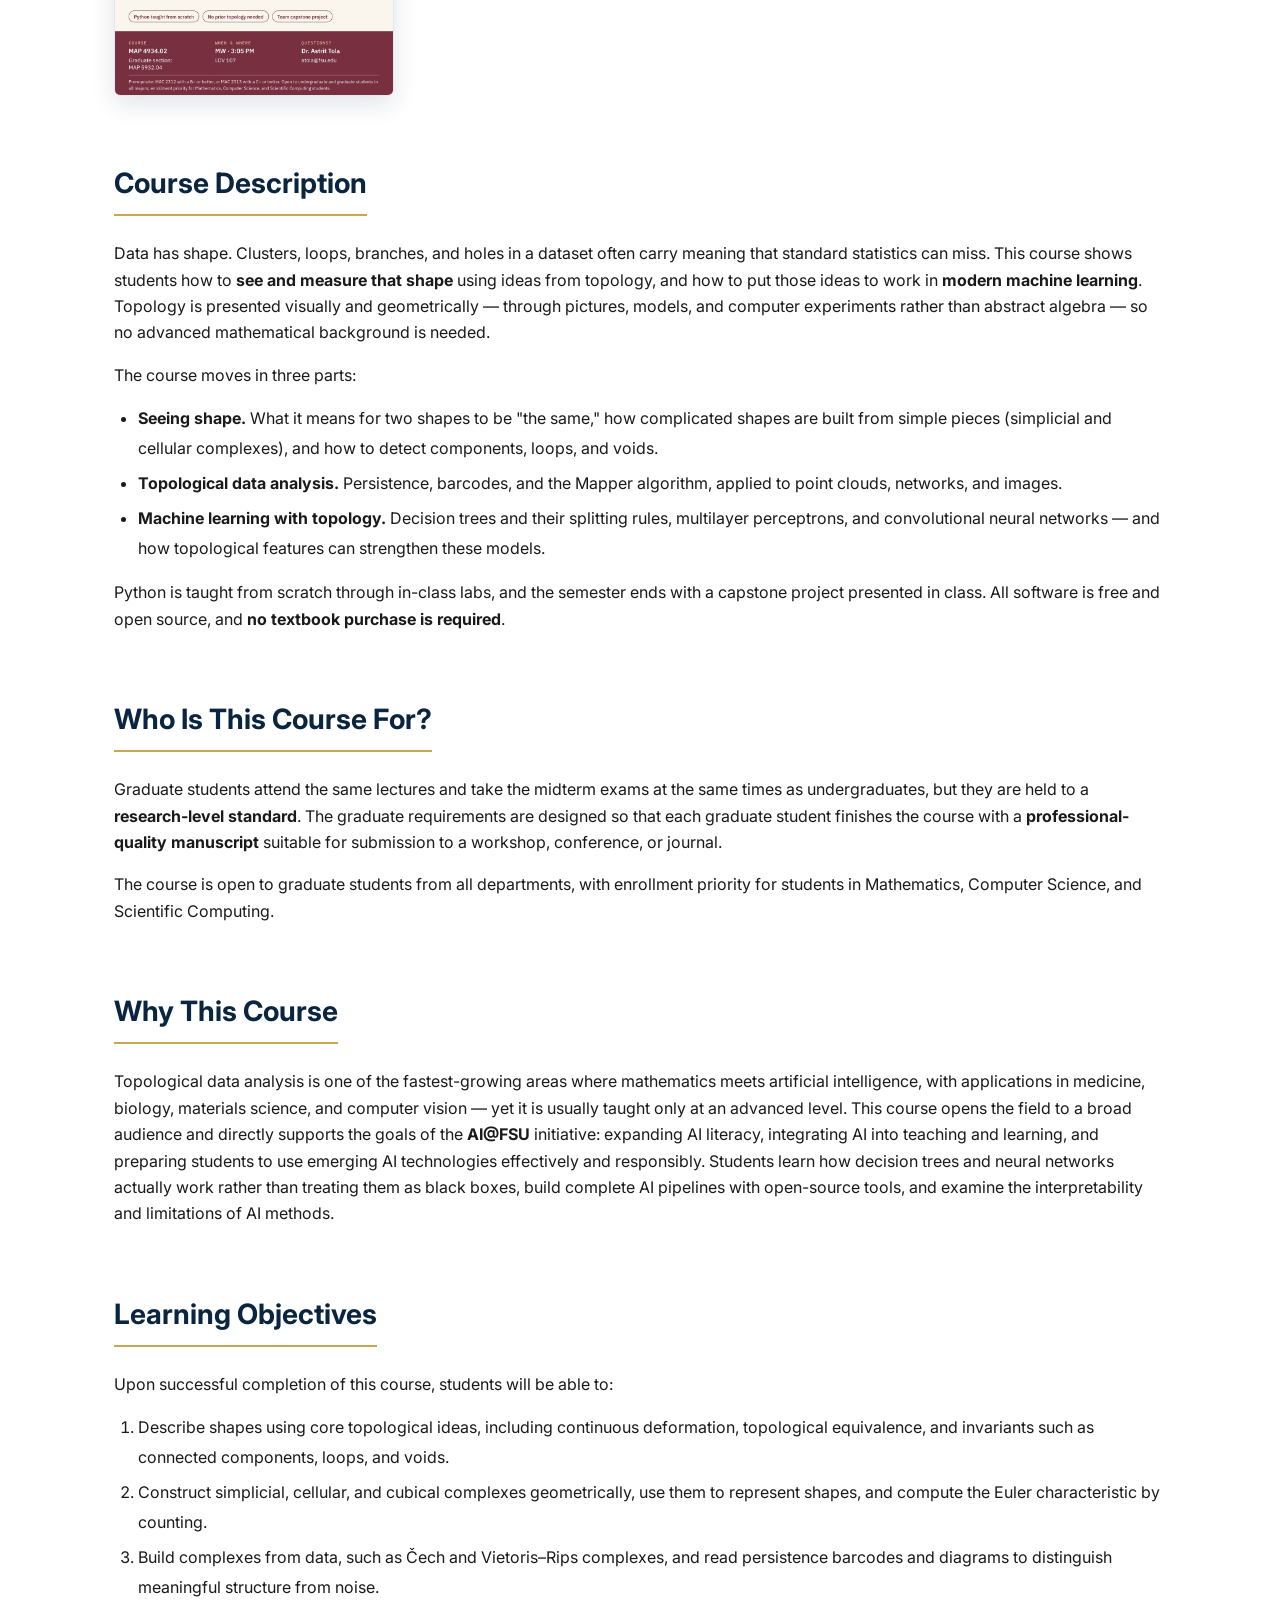
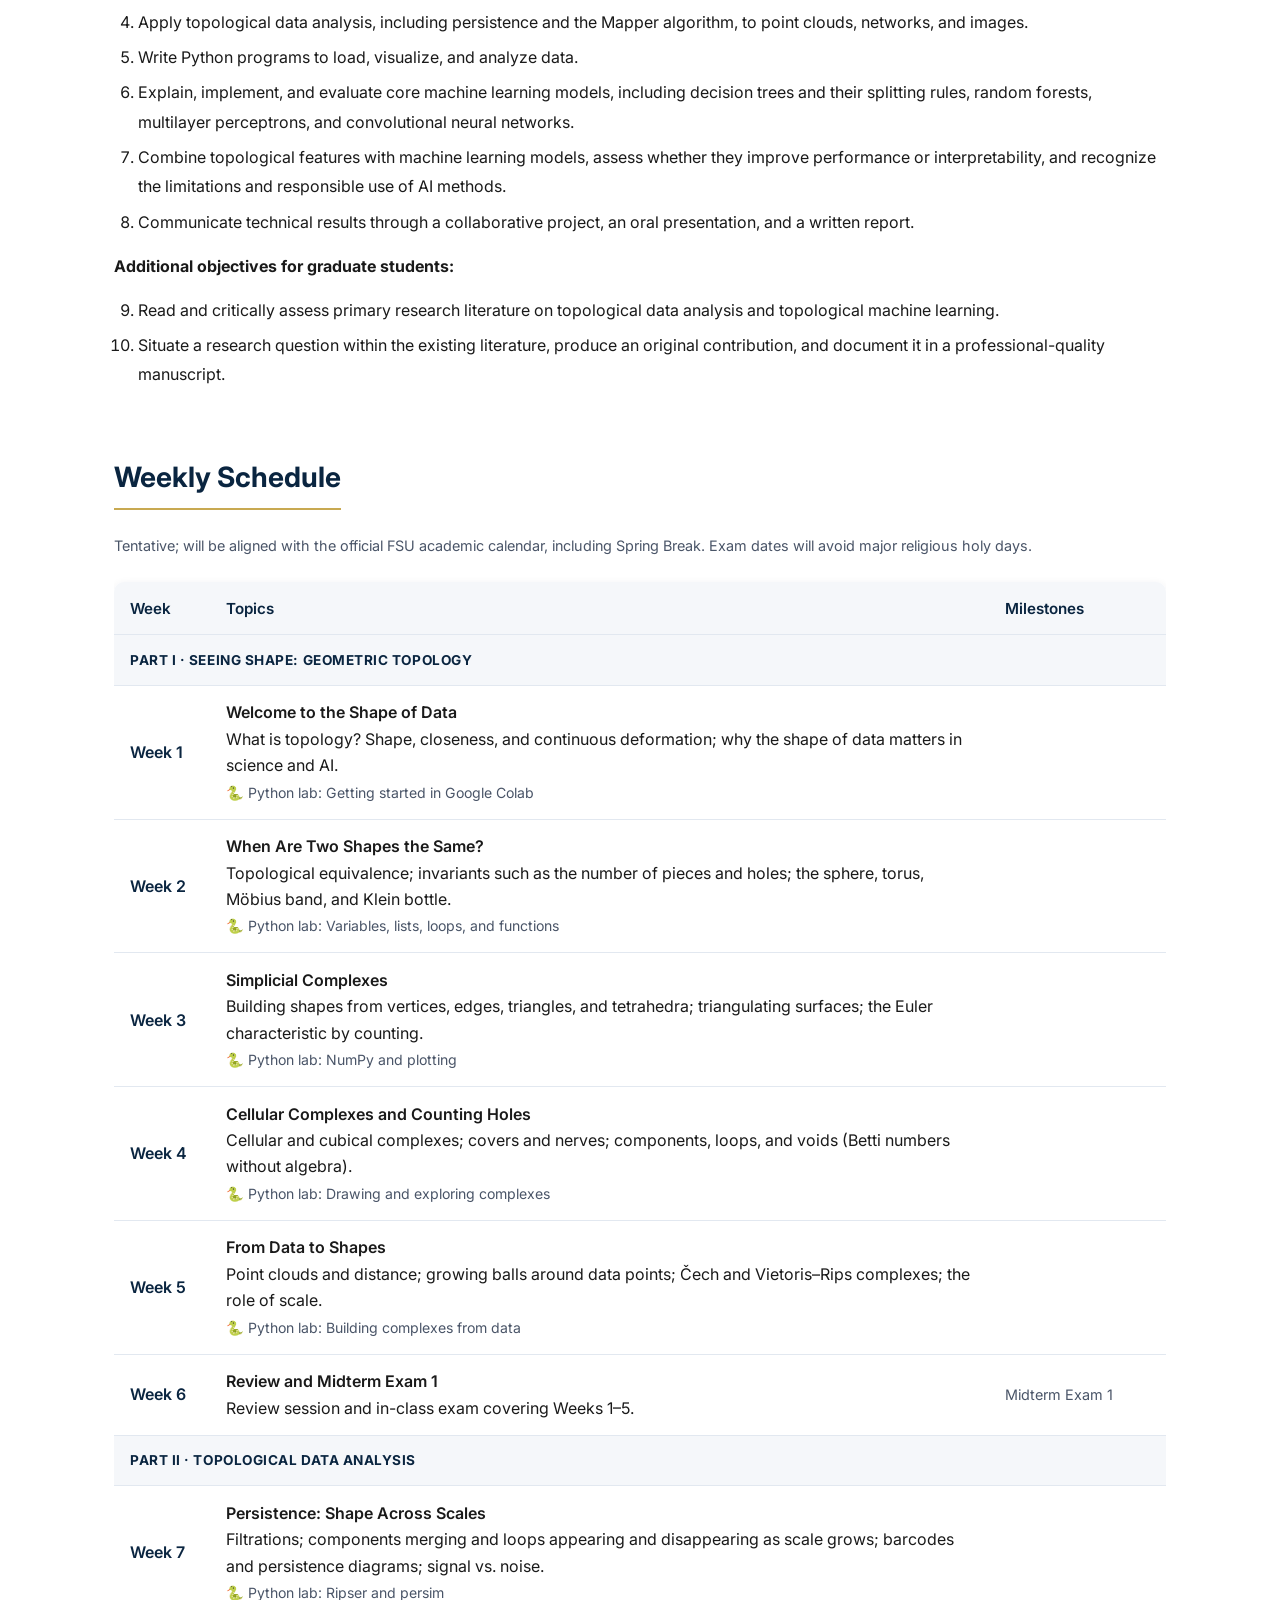
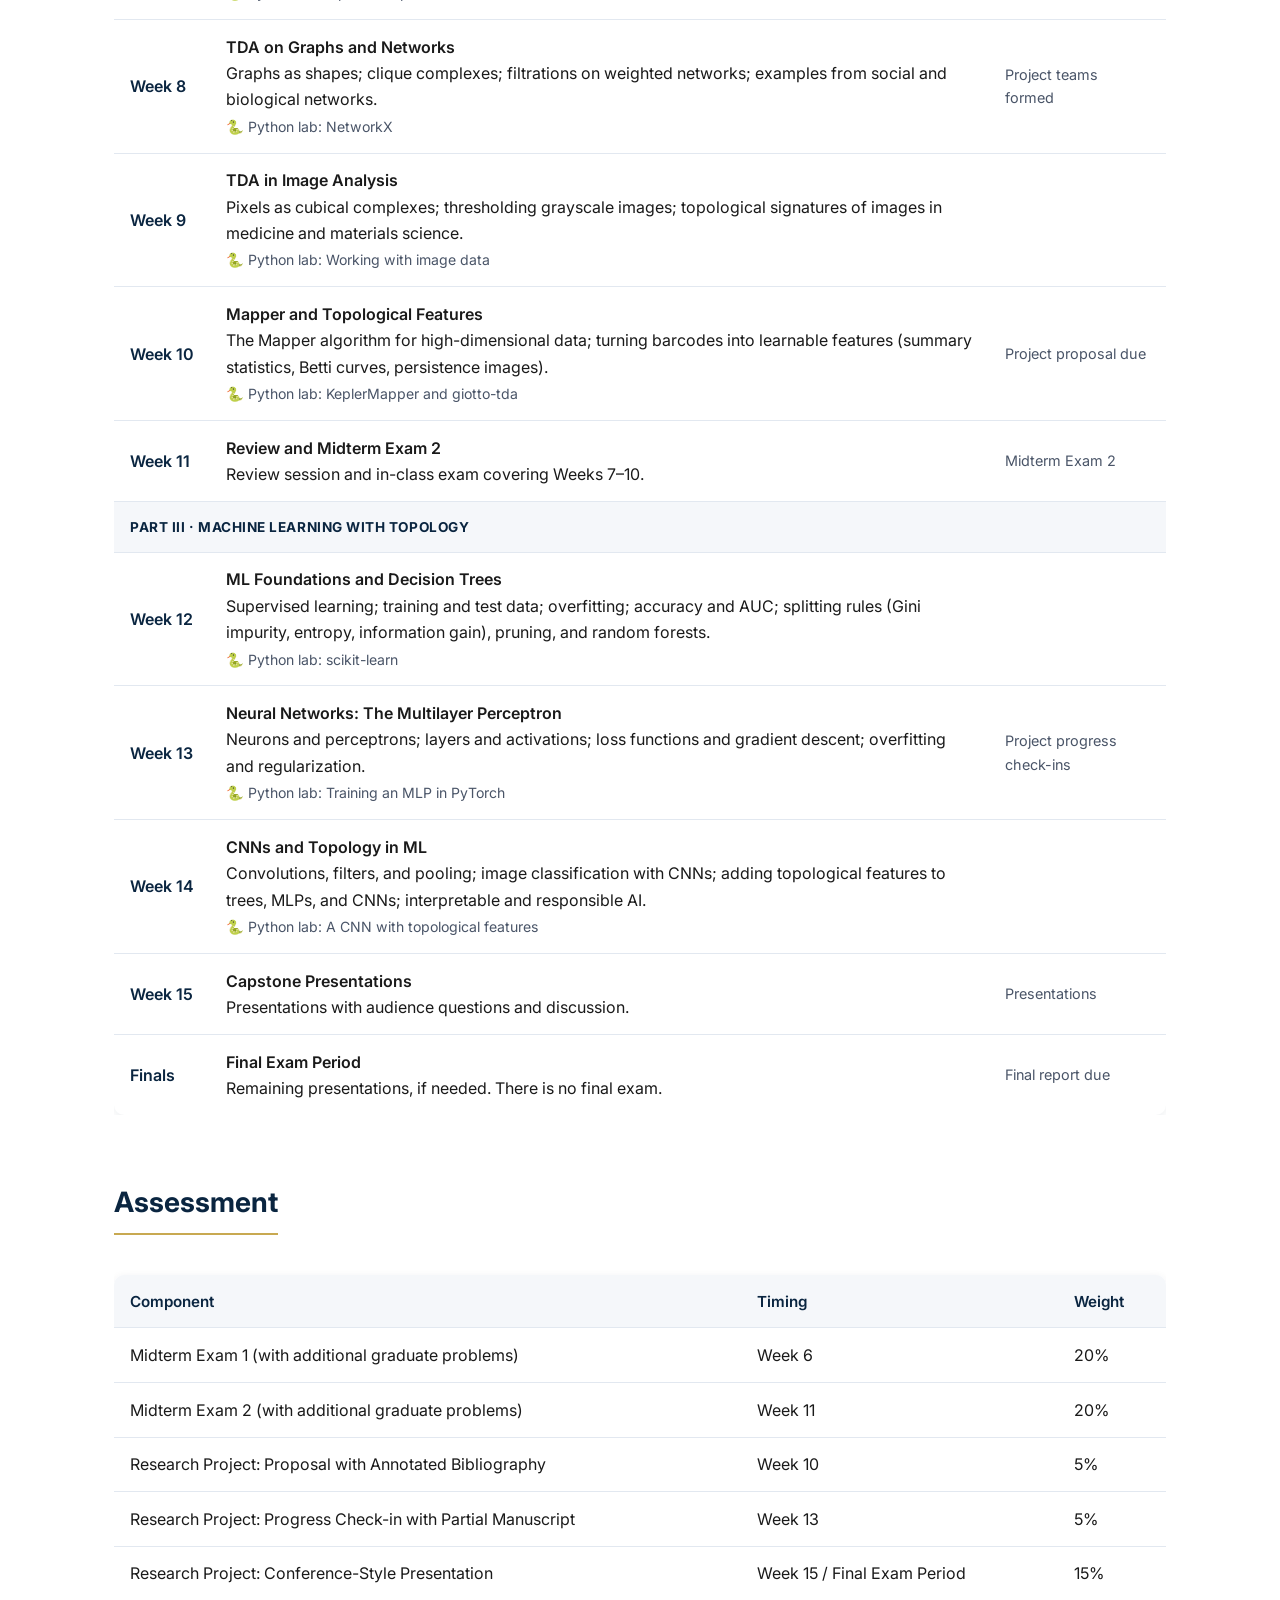
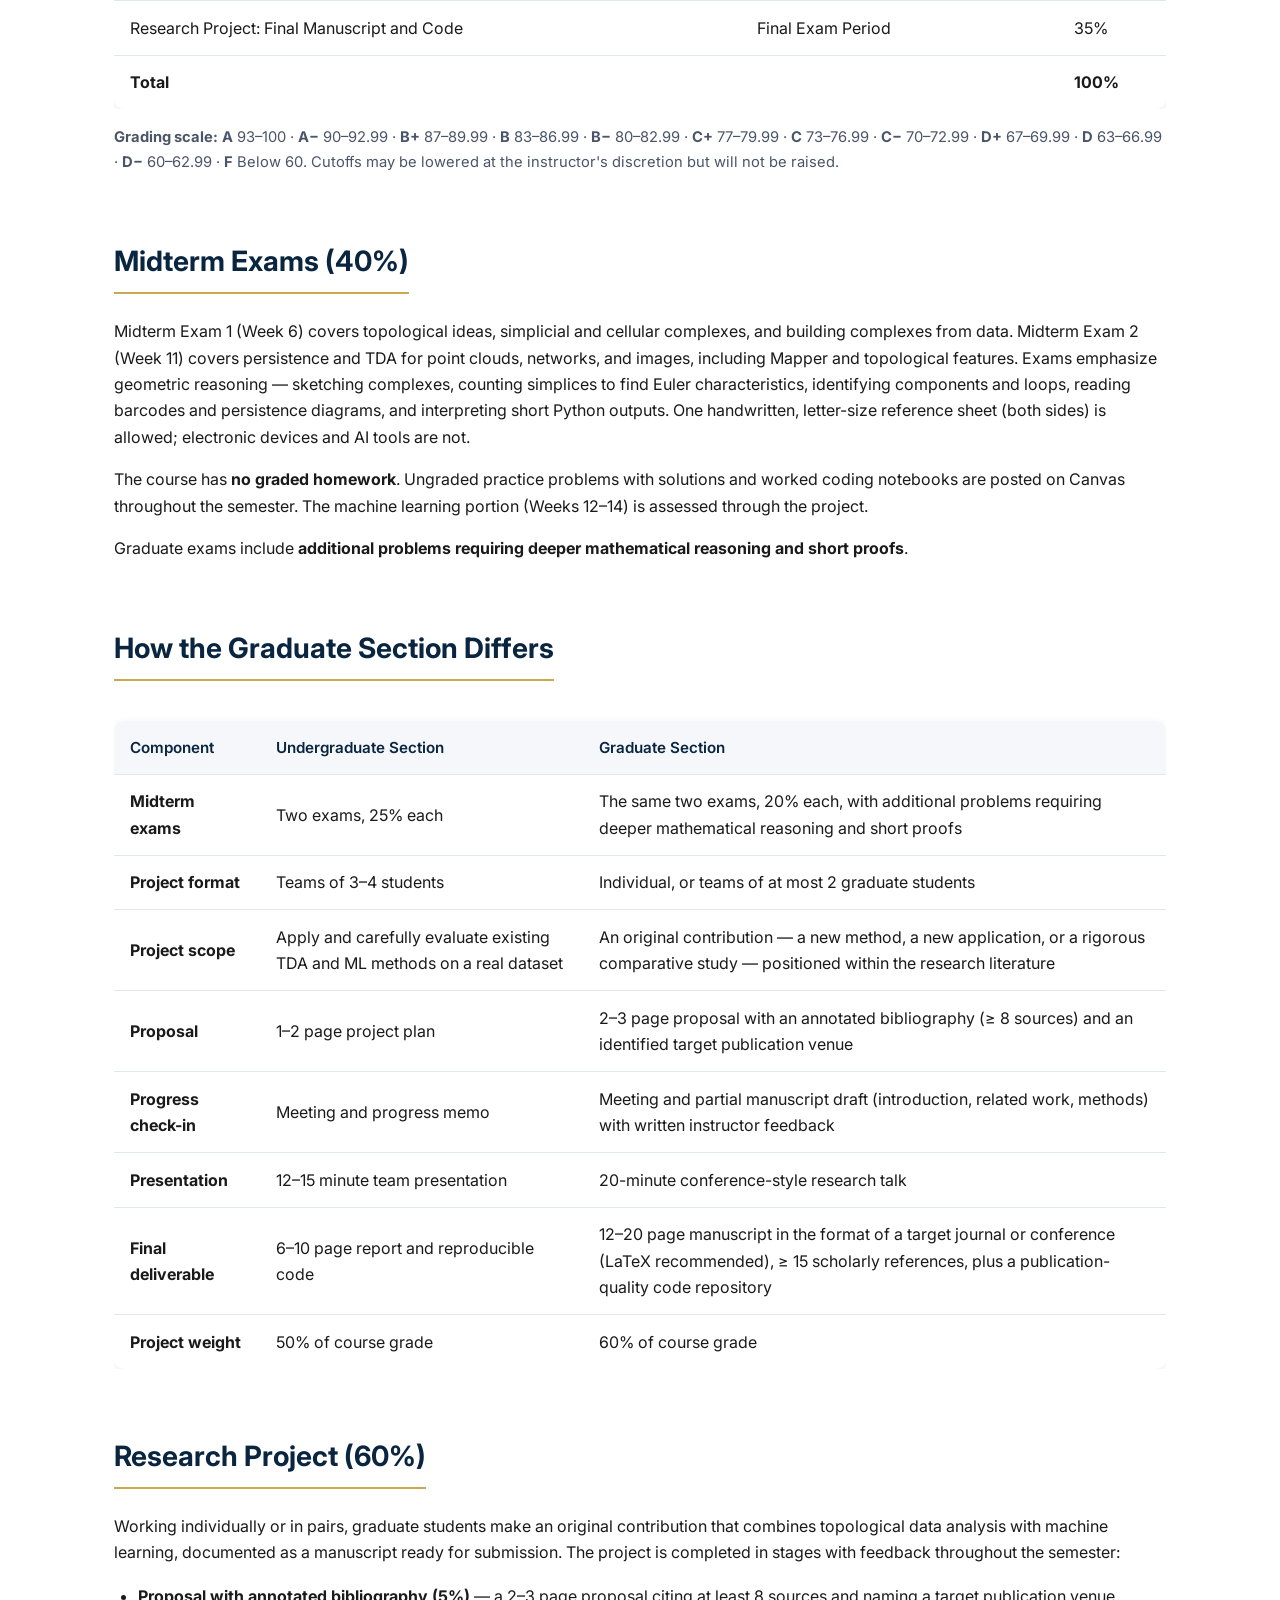
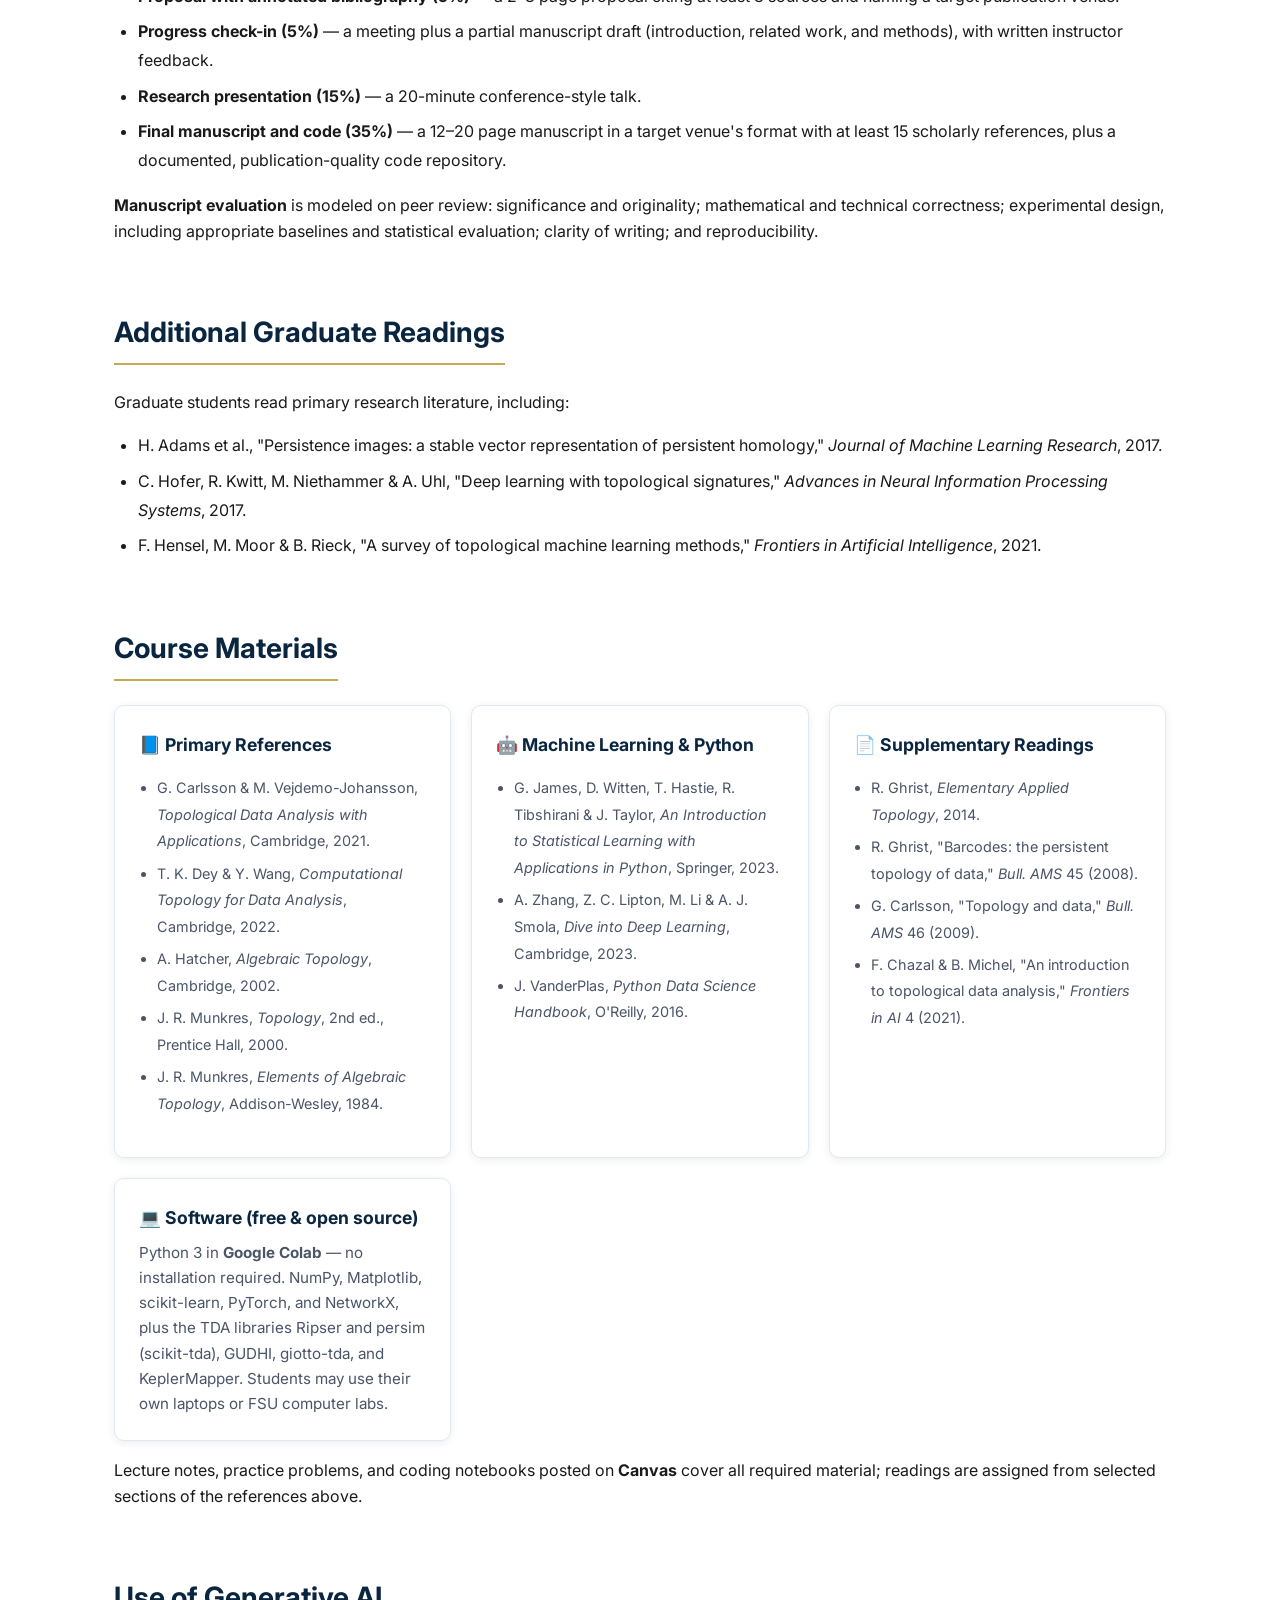
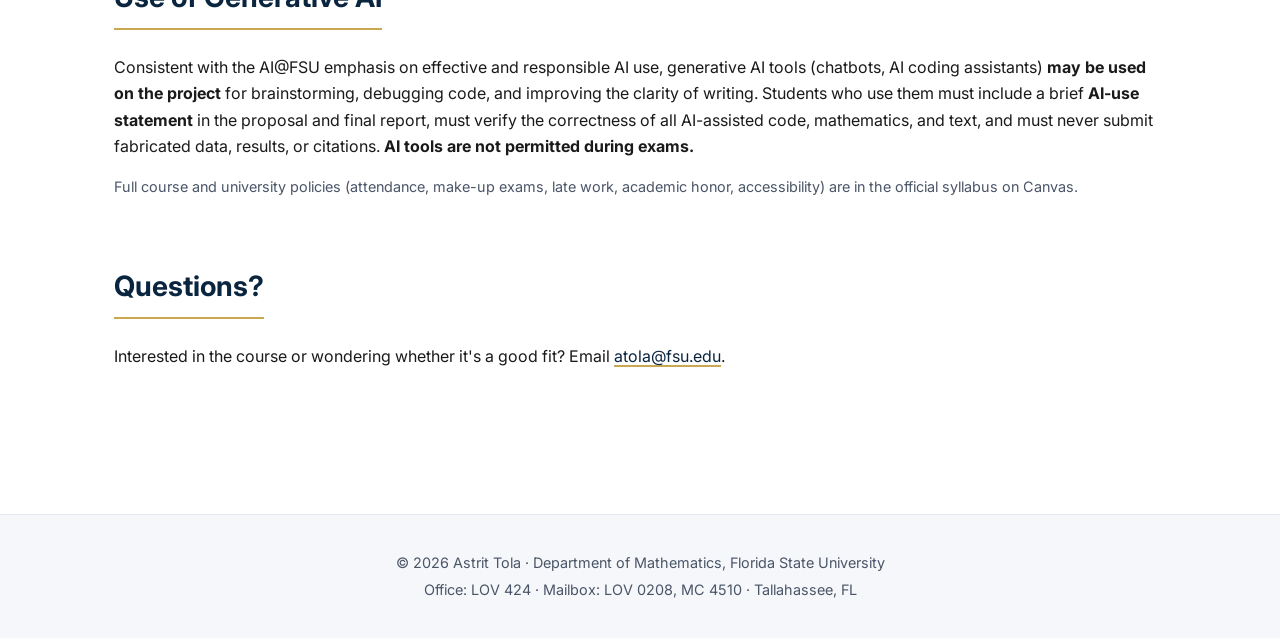
==== commit 523ca560: "Add files via upload" ====
--- a/ctml-grad.html
+++ b/ctml-grad.html
@@ -3,7 +3,7 @@
 <head>
 <meta charset="UTF-8">
 <meta name="viewport" content="width=device-width, initial-scale=1.0">
-<title>Introduction to Computational Topology and Machine Learning (Graduate) | Astrit Tola — TopoML&amp;AI @ FSU</title>
+<title>Introduction to Computational Topology and Machine Learning (Graduate) | Astrit Tola</title>
 <meta name="description" content="Introduction to Computational Topology and Machine Learning (MAP 5932.04, Graduate section), Spring 2027, Department of Mathematics, Florida State University. Taught by Dr. Astrit Tola. Open to all majors; no prior topology, Python, or machine learning required.">
 <link rel="canonical" href="https://astrittola.github.io/ctml-grad.html">
 <meta property="og:title" content="Introduction to Computational Topology and Machine Learning (Graduate)">
@@ -19,7 +19,7 @@
 
 <nav class="navbar">
   <div class="nav-container">
-    <a href="index.html" class="nav-brand">Astrit Tola<small>TopoML&amp;AI @ FSU</small></a>
+    <a href="index.html" class="nav-brand">Astrit Tola<small>Florida State University</small></a>
     <button class="menu-toggle" id="menuToggle">☰</button>
     <ul class="nav-links" id="navLinks">
       <li><a href="index.html">Home</a></li>
--- a/assets/css/style.css
+++ b/assets/css/style.css
@@ -285,6 +285,53 @@
   vertical-align: middle;
 }
 
+/* ===== Upcoming events ===== */
+.upcoming-list { display: grid; gap: 0.85rem; }
+.upcoming-item {
+  display: grid;
+  grid-template-columns: 84px 1fr;
+  gap: 1.1rem;
+  align-items: center;
+  padding: 1rem 1.25rem;
+  background: var(--card-bg);
+  border: 1px solid var(--border);
+  border-radius: var(--radius);
+  box-shadow: var(--shadow);
+}
+.upcoming-date {
+  display: flex;
+  flex-direction: column;
+  align-items: center;
+  justify-content: center;
+  padding: 0.5rem 0.25rem;
+  border-radius: 8px;
+  background: var(--primary);
+  color: #fff;
+  line-height: 1.15;
+  text-align: center;
+}
+.upcoming-date span { font-size: 0.7rem; text-transform: uppercase; letter-spacing: 0.06em; opacity: 0.85; }
+.upcoming-date strong { font-size: 1.15rem; white-space: nowrap; }
+.upcoming-item h3 { color: var(--primary); font-size: 1.02rem; margin-bottom: 0.2rem; }
+.upcoming-item p { color: var(--text-soft); font-size: 0.93rem; }
+.talk-status {
+  display: inline-block;
+  font-size: 0.7rem;
+  font-weight: 700;
+  text-transform: uppercase;
+  letter-spacing: 0.05em;
+  padding: 0.15rem 0.55rem;
+  border-radius: 999px;
+  background: var(--accent);
+  color: #fff;
+  margin-right: 0.4rem;
+  vertical-align: middle;
+}
+@media (max-width: 500px) {
+  .upcoming-item { grid-template-columns: 68px 1fr; gap: 0.8rem; padding: 0.85rem; align-items: start; }
+  .upcoming-date strong { font-size: 0.95rem; }
+}
+
 /* ===== Cards ===== */
 .card-grid {
   display: grid;
@@ -388,6 +435,84 @@
   margin-top: 1.5rem;
   background: var(--bg-soft);
 }
+
+/* ===== Course pages ===== */
+.page-hero {
+  background: var(--bg-soft);
+  border-radius: var(--radius);
+  padding: 2.5rem;
+  margin-bottom: 3rem;
+  border-left: 4px solid var(--accent);
+}
+.page-hero h1 {
+  font-size: 2.2rem;
+  color: var(--primary);
+  margin-bottom: 0.5rem;
+  letter-spacing: -0.01em;
+  line-height: 1.2;
+}
+.page-hero .lede { font-size: 1.1rem; color: var(--text-soft); margin-bottom: 1rem; font-style: italic; }
+.pill {
+  display: inline-block;
+  background: var(--accent);
+  color: #fff;
+  padding: 0.3rem 0.8rem;
+  border-radius: 999px;
+  font-size: 0.75rem;
+  font-weight: 700;
+  letter-spacing: 0.05em;
+  text-transform: uppercase;
+  margin: 0 0.4rem 1rem 0;
+}
+.pill.navy { background: var(--primary); }
+.section-switch { margin-top: 1rem; font-size: 0.95rem; }
+.info-table th { width: 30%; white-space: nowrap; }
+.info-table th, .info-table td { vertical-align: top; }
+.table-wrap { overflow-x: auto; }
+.schedule-table td:first-child { white-space: nowrap; font-weight: 600; color: var(--primary); }
+.schedule-table td:last-child { font-size: 0.9rem; color: var(--text-soft); }
+.schedule-table .part-row td {
+  background: var(--bg-soft);
+  color: var(--primary);
+  font-weight: 700;
+  font-size: 0.85rem;
+  text-transform: uppercase;
+  letter-spacing: 0.04em;
+}
+.schedule-table .topic { font-weight: 600; color: var(--text); display: block; }
+.schedule-table .lab { font-size: 0.88rem; color: var(--text-soft); }
+.prose-list { margin: 1rem 0 1rem 1.5rem; line-height: 1.85; }
+.prose-list li { margin-bottom: 0.35rem; }
+.flyer-block {
+  display: grid;
+  grid-template-columns: 280px 1fr;
+  gap: 2rem;
+  align-items: center;
+}
+.flyer-thumb { display: block; }
+.flyer-thumb img {
+  width: 100%;
+  height: auto;
+  border-radius: 6px;
+  border: 1px solid var(--border);
+  box-shadow: var(--shadow-lg);
+  transition: transform 0.2s;
+}
+.flyer-thumb:hover img { transform: translateY(-3px); }
+.course-feature { margin-bottom: 1.5rem; }
+.course-feature.with-flyer {
+  display: grid;
+  grid-template-columns: 1fr 170px;
+  gap: 1.5rem;
+  align-items: start;
+}
+@media (max-width: 700px) {
+  .flyer-block { grid-template-columns: 1fr; gap: 1.25rem; }
+  .flyer-thumb { max-width: 300px; margin: 0 auto; }
+  .course-feature.with-flyer { grid-template-columns: 1fr; }
+  .course-feature.with-flyer .flyer-thumb { max-width: 220px; margin: 0; }
+}
+.course-feature .btns { display: flex; gap: 0.75rem; flex-wrap: wrap; margin-top: 0.9rem; }
 
 /* ===== Footer ===== */
 footer {
@@ -425,5 +550,26 @@
 @media (max-width: 500px) {
   main { padding: 2rem 1rem 4rem; }
   .section-title { font-size: 1.4rem; }
+  .page-hero { padding: 1.5rem; }
+  .page-hero h1 { font-size: 1.7rem; }
+  .info-table th { white-space: normal; width: 38%; }
+  .schedule-table thead { display: none; }
+  .schedule-table, .schedule-table tbody { display: block; width: 100%; }
+  .schedule-table tr { display: block; border-bottom: 1px solid var(--border); padding: 0.6rem 0; }
+  .schedule-table td { display: block; border-bottom: none; padding: 0.2rem 1rem; }
+  .schedule-table td:last-child:empty { display: none; }
+  .schedule-table tr:not(.part-row) td:last-child:not(:empty)::before { content: '📌 '; }
+  .schedule-table .part-row { padding: 0; }
+  .schedule-table .part-row td { padding: 0.7rem 1rem; }
+  .compare-table thead { display: none; }
+  .compare-table, .compare-table tbody, .compare-table tr, .compare-table td { display: block; width: 100%; }
+  .compare-table tr { border-bottom: 1px solid var(--border); padding: 0.6rem 0; }
+  .compare-table td { border-bottom: none; padding: 0.25rem 1rem; font-size: 0.92rem; }
+  .compare-table td:first-child { color: var(--primary); }
+  .compare-table td[data-label]::before {
+    content: attr(data-label) ': ';
+    font-weight: 600;
+    color: var(--text-soft);
+  }
   .hero h1 { font-size: 1.7rem; }
 }
